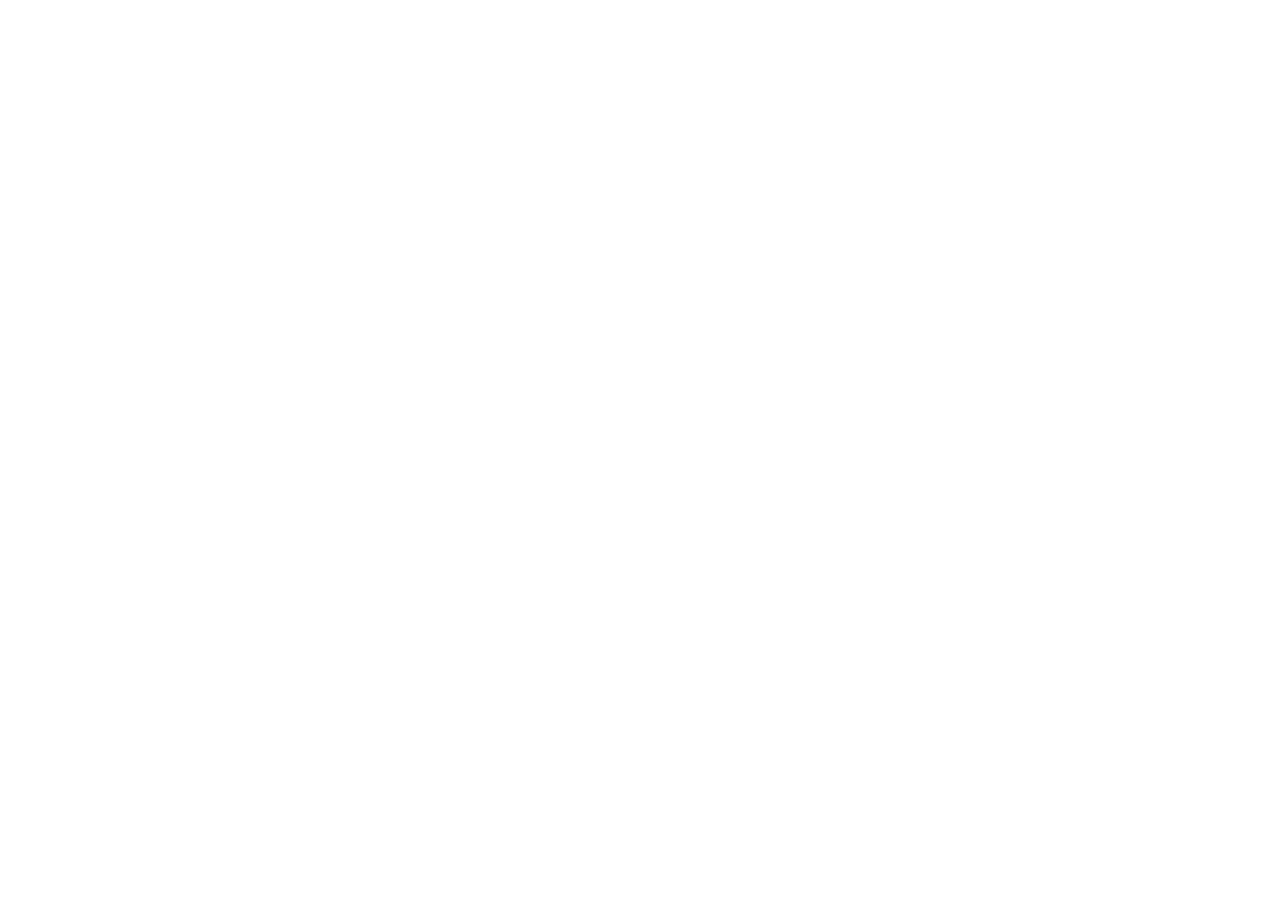
==== index.html @ 15d30412 "init project" ====
<!DOCTYPE html>
<html lang="en">

<head>
    <meta charset="UTF-8">
    <meta http-equiv="X-UA-Compatible" content="IE=edge">
    <meta name="viewport" content="width=device-width, initial-scale=1.0">
    <title>Document</title>
</head>

<body>

</body>

</html>
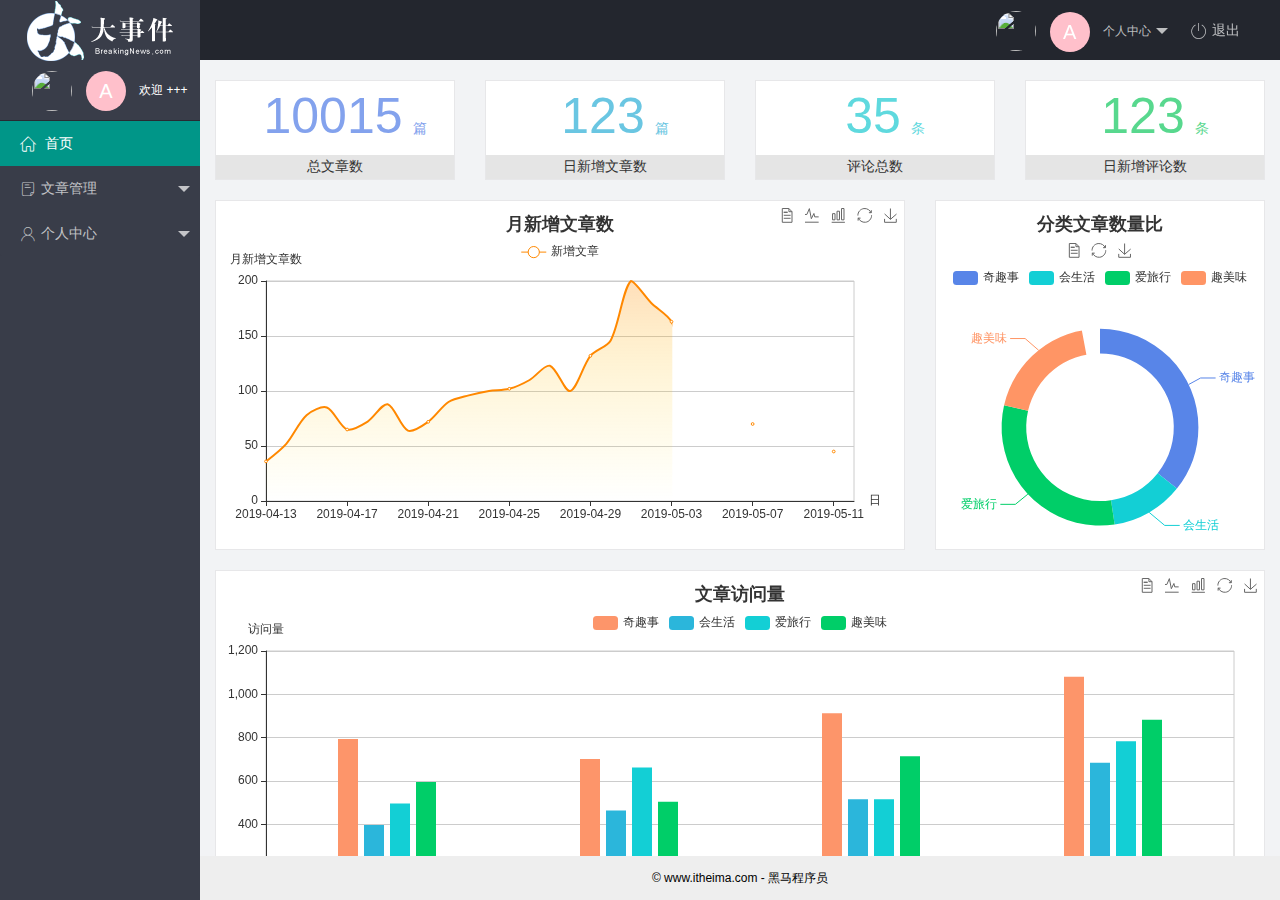
==== commit 3090355c: "完成主页功能的开发" ====
--- a/index.html
+++ b/index.html
@@ -1,15 +1,104 @@
-<!DOCTYPE html>
-<html lang="en">
-
-<head>
-    <meta charset="UTF-8">
-    <meta http-equiv="X-UA-Compatible" content="IE=edge">
-    <meta name="viewport" content="width=device-width, initial-scale=1.0">
-    <title>Document</title>
-</head>
-
-<body>
-
-</body>
-
+<!DOCTYPE html>
+<html lang="en">
+
+<head>
+    <meta charset="UTF-8">
+    <meta http-equiv="X-UA-Compatible" content="IE=edge">
+    <meta name="viewport" content="width=device-width, initial-scale=1.0">
+    <title>后台主页</title>
+    <link rel="stylesheet" href="/assets/lib/layui/css/layui.css">
+    <!-- 导入第三方图标库 -->
+    <link rel="stylesheet" href="/assets/fonts/iconfont.css">
+    <link rel="stylesheet" href="/assets/css/index.css">
+</head>
+
+<body>
+    <div class="layui-layout layui-layout-admin">
+        <div class="layui-header">
+            <div class="layui-logo layui-hide-xs layui-bg-black">
+                <img src="/assets/images/logo.png" alt="">
+            </div>
+            <!-- 头部区域（可配合layui 已有的水平导航） -->
+
+            <ul class="layui-nav layui-layout-right">
+                <li class="layui-nav-item layui-hide layui-show-md-inline-block">
+                    <a href="javascript:;" class="userinfo">
+                        <img src="//tva1.sinaimg.cn/crop.0.0.118.118.180/5db11ff4gw1e77d3nqrv8j203b03cweg.jpg"
+                            class="layui-nav-img">
+                        <span class="text-avator">A</span>
+                        个人中心
+                    </a>
+                    <dl class="layui-nav-child">
+                        <dd><a href="">基本资料</a></dd>
+                        <dd><a href="">更换头像</a></dd>
+                        <dd><a href="">重置密码</a></dd>
+                    </dl>
+                </li>
+                <li class="layui-nav-item">
+                    <a href="javascript:;" id="btnLoginout"><span class="iconfont icon-tuichu"></span>退出</a>
+                </li>
+            </ul>
+        </div>
+
+        <div class="layui-side layui-bg-black">
+            <div class="layui-side-scroll">
+                <!-- 头像区 -->
+                <div class="userinfo">
+                    <img src="//tva1.sinaimg.cn/crop.0.0.118.118.180/5db11ff4gw1e77d3nqrv8j203b03cweg.jpg"
+                        class="layui-nav-img">
+                    <span class="text-avator">A</span>
+                    <span id="welcome">欢迎 +++</span>
+                </div>
+                <!-- 左侧导航区域（可配合layui已有的垂直导航） -->
+                <ul class="layui-nav layui-nav-tree" lay-shrink="all">
+
+                    <li class="layui-nav-item layui-this">
+                        <a href="/home/dashboard.html" target="fm">
+                            <span class="iconfont icon-home"></span>
+                            首页
+                        </a>
+                    </li>
+                    <li class="layui-nav-item">
+                        <a class="" href="javascript:;"><span class="iconfont icon-16"></span>文章管理</a>
+                        <dl class="layui-nav-child">
+                            <dd><a href="javascript:;"><i class="layui-icon layui-icon-app"></i>文章类别</a></dd>
+                            <dd><a href="javascript:;"><i class="layui-icon layui-icon-app"></i>文章列表</a></dd>
+                            <dd><a href="javascript:;"><i class="layui-icon layui-icon-app"></i>发布文章</a></dd>
+
+                        </dl>
+                    </li>
+                    <li class="layui-nav-item">
+                        <a href="javascript:;"><span class="iconfont icon-user"></span>个人中心</a>
+                        <dl class="layui-nav-child">
+                            <dd><a href="javascript:;"><i class="layui-icon layui-icon-app"></i>基本资料</a></dd>
+                            <dd><a href="javascript:;"><i class="layui-icon layui-icon-app"></i>更换头像</a></dd>
+                            <dd><a href="javascript:;"><i class="layui-icon layui-icon-app"></i>重置密码</a></dd>
+                        </dl>
+                    </li>
+
+
+                </ul>
+            </div>
+        </div>
+
+        <div class="layui-body">
+            <!-- 内容主体区域 -->
+            <!-- 通过src属性指定默认开启的页面 -->
+            <iframe name="fm" src="/home/dashboard.html" frameborder="0"></iframe>
+        </div>
+
+        <div class="layui-footer">
+            <!-- 底部固定区域 -->
+            © www.itheima.com - 黑马程序员
+        </div>
+    </div>
+    <!-- 导入类ui的js -->
+    <script src="/assets/lib/layui/layui.all.js"></script>
+    <!-- 导入jq -->
+    <script src="/assets/lib/jquery.js"></script>
+    <!-- 导入自己的ajaxAPI -->
+    <script src="/assets/js/baseAPI.js"></script>
+    <script src="/assets/js/index.js"></script>
+</body>
+
 </html>--- a/assets/lib/layui/css/layui.css
+++ b/assets/lib/layui/css/layui.css
@@ -0,0 +1,2 @@
+/** layui-v2.5.5 MIT License By https://www.layui.com */
+ .layui-inline,img{display:inline-block;vertical-align:middle}h1,h2,h3,h4,h5,h6{font-weight:400}.layui-edge,.layui-header,.layui-inline,.layui-main{position:relative}.layui-body,.layui-edge,.layui-elip{overflow:hidden}.layui-btn,.layui-edge,.layui-inline,img{vertical-align:middle}.layui-btn,.layui-disabled,.layui-icon,.layui-unselect{-moz-user-select:none;-webkit-user-select:none;-ms-user-select:none}.layui-elip,.layui-form-checkbox span,.layui-form-pane .layui-form-label{text-overflow:ellipsis;white-space:nowrap}.layui-breadcrumb,.layui-tree-btnGroup{visibility:hidden}blockquote,body,button,dd,div,dl,dt,form,h1,h2,h3,h4,h5,h6,input,li,ol,p,pre,td,textarea,th,ul{margin:0;padding:0;-webkit-tap-highlight-color:rgba(0,0,0,0)}a:active,a:hover{outline:0}img{border:none}li{list-style:none}table{border-collapse:collapse;border-spacing:0}h4,h5,h6{font-size:100%}button,input,optgroup,option,select,textarea{font-family:inherit;font-size:inherit;font-style:inherit;font-weight:inherit;outline:0}pre{white-space:pre-wrap;white-space:-moz-pre-wrap;white-space:-pre-wrap;white-space:-o-pre-wrap;word-wrap:break-word}body{line-height:24px;font:14px Helvetica Neue,Helvetica,PingFang SC,Tahoma,Arial,sans-serif}hr{height:1px;margin:10px 0;border:0;clear:both}a{color:#333;text-decoration:none}a:hover{color:#777}a cite{font-style:normal;*cursor:pointer}.layui-border-box,.layui-border-box *{box-sizing:border-box}.layui-box,.layui-box *{box-sizing:content-box}.layui-clear{clear:both;*zoom:1}.layui-clear:after{content:'\20';clear:both;*zoom:1;display:block;height:0}.layui-inline{*display:inline;*zoom:1}.layui-edge{display:inline-block;width:0;height:0;border-width:6px;border-style:dashed;border-color:transparent}.layui-edge-top{top:-4px;border-bottom-color:#999;border-bottom-style:solid}.layui-edge-right{border-left-color:#999;border-left-style:solid}.layui-edge-bottom{top:2px;border-top-color:#999;border-top-style:solid}.layui-edge-left{border-right-color:#999;border-right-style:solid}.layui-disabled,.layui-disabled:hover{color:#d2d2d2!important;cursor:not-allowed!important}.layui-circle{border-radius:100%}.layui-show{display:block!important}.layui-hide{display:none!important}@font-face{font-family:layui-icon;src:url(../font/iconfont.eot?v=250);src:url(../font/iconfont.eot?v=250#iefix) format('embedded-opentype'),url(../font/iconfont.woff2?v=250) format('woff2'),url(../font/iconfont.woff?v=250) format('woff'),url(../font/iconfont.ttf?v=250) format('truetype'),url(../font/iconfont.svg?v=250#layui-icon) format('svg')}.layui-icon{font-family:layui-icon!important;font-size:16px;font-style:normal;-webkit-font-smoothing:antialiased;-moz-osx-font-smoothing:grayscale}.layui-icon-reply-fill:before{content:"\e611"}.layui-icon-set-fill:before{content:"\e614"}.layui-icon-menu-fill:before{content:"\e60f"}.layui-icon-search:before{content:"\e615"}.layui-icon-share:before{content:"\e641"}.layui-icon-set-sm:before{content:"\e620"}.layui-icon-engine:before{content:"\e628"}.layui-icon-close:before{content:"\1006"}.layui-icon-close-fill:before{content:"\1007"}.layui-icon-chart-screen:before{content:"\e629"}.layui-icon-star:before{content:"\e600"}.layui-icon-circle-dot:before{content:"\e617"}.layui-icon-chat:before{content:"\e606"}.layui-icon-release:before{content:"\e609"}.layui-icon-list:before{content:"\e60a"}.layui-icon-chart:before{content:"\e62c"}.layui-icon-ok-circle:before{content:"\1005"}.layui-icon-layim-theme:before{content:"\e61b"}.layui-icon-table:before{content:"\e62d"}.layui-icon-right:before{content:"\e602"}.layui-icon-left:before{content:"\e603"}.layui-icon-cart-simple:before{content:"\e698"}.layui-icon-face-cry:before{content:"\e69c"}.layui-icon-face-smile:before{content:"\e6af"}.layui-icon-survey:before{content:"\e6b2"}.layui-icon-tree:before{content:"\e62e"}.layui-icon-upload-circle:before{content:"\e62f"}.layui-icon-add-circle:before{content:"\e61f"}.layui-icon-download-circle:before{content:"\e601"}.layui-icon-templeate-1:before{content:"\e630"}.layui-icon-util:before{content:"\e631"}.layui-icon-face-surprised:before{content:"\e664"}.layui-icon-edit:before{content:"\e642"}.layui-icon-speaker:before{content:"\e645"}.layui-icon-down:before{content:"\e61a"}.layui-icon-file:before{content:"\e621"}.layui-icon-layouts:before{content:"\e632"}.layui-icon-rate-half:before{content:"\e6c9"}.layui-icon-add-circle-fine:before{content:"\e608"}.layui-icon-prev-circle:before{content:"\e633"}.layui-icon-read:before{content:"\e705"}.layui-icon-404:before{content:"\e61c"}.layui-icon-carousel:before{content:"\e634"}.layui-icon-help:before{content:"\e607"}.layui-icon-code-circle:before{content:"\e635"}.layui-icon-water:before{content:"\e636"}.layui-icon-username:before{content:"\e66f"}.layui-icon-find-fill:before{content:"\e670"}.layui-icon-about:before{content:"\e60b"}.layui-icon-location:before{content:"\e715"}.layui-icon-up:before{content:"\e619"}.layui-icon-pause:before{content:"\e651"}.layui-icon-date:before{content:"\e637"}.layui-icon-layim-uploadfile:before{content:"\e61d"}.layui-icon-delete:before{content:"\e640"}.layui-icon-play:before{content:"\e652"}.layui-icon-top:before{content:"\e604"}.layui-icon-friends:before{content:"\e612"}.layui-icon-refresh-3:before{content:"\e9aa"}.layui-icon-ok:before{content:"\e605"}.layui-icon-layer:before{content:"\e638"}.layui-icon-face-smile-fine:before{content:"\e60c"}.layui-icon-dollar:before{content:"\e659"}.layui-icon-group:before{content:"\e613"}.layui-icon-layim-download:before{content:"\e61e"}.layui-icon-picture-fine:before{content:"\e60d"}.layui-icon-link:before{content:"\e64c"}.layui-icon-diamond:before{content:"\e735"}.layui-icon-log:before{content:"\e60e"}.layui-icon-rate-solid:before{content:"\e67a"}.layui-icon-fonts-del:before{content:"\e64f"}.layui-icon-unlink:before{content:"\e64d"}.layui-icon-fonts-clear:before{content:"\e639"}.layui-icon-triangle-r:before{content:"\e623"}.layui-icon-circle:before{content:"\e63f"}.layui-icon-radio:before{content:"\e643"}.layui-icon-align-center:before{content:"\e647"}.layui-icon-align-right:before{content:"\e648"}.layui-icon-align-left:before{content:"\e649"}.layui-icon-loading-1:before{content:"\e63e"}.layui-icon-return:before{content:"\e65c"}.layui-icon-fonts-strong:before{content:"\e62b"}.layui-icon-upload:before{content:"\e67c"}.layui-icon-dialogue:before{content:"\e63a"}.layui-icon-video:before{content:"\e6ed"}.layui-icon-headset:before{content:"\e6fc"}.layui-icon-cellphone-fine:before{content:"\e63b"}.layui-icon-add-1:before{content:"\e654"}.layui-icon-face-smile-b:before{content:"\e650"}.layui-icon-fonts-html:before{content:"\e64b"}.layui-icon-form:before{content:"\e63c"}.layui-icon-cart:before{content:"\e657"}.layui-icon-camera-fill:before{content:"\e65d"}.layui-icon-tabs:before{content:"\e62a"}.layui-icon-fonts-code:before{content:"\e64e"}.layui-icon-fire:before{content:"\e756"}.layui-icon-set:before{content:"\e716"}.layui-icon-fonts-u:before{content:"\e646"}.layui-icon-triangle-d:before{content:"\e625"}.layui-icon-tips:before{content:"\e702"}.layui-icon-picture:before{content:"\e64a"}.layui-icon-more-vertical:before{content:"\e671"}.layui-icon-flag:before{content:"\e66c"}.layui-icon-loading:before{content:"\e63d"}.layui-icon-fonts-i:before{content:"\e644"}.layui-icon-refresh-1:before{content:"\e666"}.layui-icon-rmb:before{content:"\e65e"}.layui-icon-home:before{content:"\e68e"}.layui-icon-user:before{content:"\e770"}.layui-icon-notice:before{content:"\e667"}.layui-icon-login-weibo:before{content:"\e675"}.layui-icon-voice:before{content:"\e688"}.layui-icon-upload-drag:before{content:"\e681"}.layui-icon-login-qq:before{content:"\e676"}.layui-icon-snowflake:before{content:"\e6b1"}.layui-icon-file-b:before{content:"\e655"}.layui-icon-template:before{content:"\e663"}.layui-icon-auz:before{content:"\e672"}.layui-icon-console:before{content:"\e665"}.layui-icon-app:before{content:"\e653"}.layui-icon-prev:before{content:"\e65a"}.layui-icon-website:before{content:"\e7ae"}.layui-icon-next:before{content:"\e65b"}.layui-icon-component:before{content:"\e857"}.layui-icon-more:before{content:"\e65f"}.layui-icon-login-wechat:before{content:"\e677"}.layui-icon-shrink-right:before{content:"\e668"}.layui-icon-spread-left:before{content:"\e66b"}.layui-icon-camera:before{content:"\e660"}.layui-icon-note:before{content:"\e66e"}.layui-icon-refresh:before{content:"\e669"}.layui-icon-female:before{content:"\e661"}.layui-icon-male:before{content:"\e662"}.layui-icon-password:before{content:"\e673"}.layui-icon-senior:before{content:"\e674"}.layui-icon-theme:before{content:"\e66a"}.layui-icon-tread:before{content:"\e6c5"}.layui-icon-praise:before{content:"\e6c6"}.layui-icon-star-fill:before{content:"\e658"}.layui-icon-rate:before{content:"\e67b"}.layui-icon-template-1:before{content:"\e656"}.layui-icon-vercode:before{content:"\e679"}.layui-icon-cellphone:before{content:"\e678"}.layui-icon-screen-full:before{content:"\e622"}.layui-icon-screen-restore:before{content:"\e758"}.layui-icon-cols:before{content:"\e610"}.layui-icon-export:before{content:"\e67d"}.layui-icon-print:before{content:"\e66d"}.layui-icon-slider:before{content:"\e714"}.layui-icon-addition:before{content:"\e624"}.layui-icon-subtraction:before{content:"\e67e"}.layui-icon-service:before{content:"\e626"}.layui-icon-transfer:before{content:"\e691"}.layui-main{width:1140px;margin:0 auto}.layui-header{z-index:1000;height:60px}.layui-header a:hover{transition:all .5s;-webkit-transition:all .5s}.layui-side{position:fixed;left:0;top:0;bottom:0;z-index:999;width:200px;overflow-x:hidden}.layui-side-scroll{position:relative;width:220px;height:100%;overflow-x:hidden}.layui-body{position:absolute;left:200px;right:0;top:0;bottom:0;z-index:998;width:auto;overflow-y:auto;box-sizing:border-box}.layui-layout-body{overflow:hidden}.layui-layout-admin .layui-header{background-color:#23262E}.layui-layout-admin .layui-side{top:60px;width:200px;overflow-x:hidden}.layui-layout-admin .layui-body{position:fixed;top:60px;bottom:44px}.layui-layout-admin .layui-main{width:auto;margin:0 15px}.layui-layout-admin .layui-footer{position:fixed;left:200px;right:0;bottom:0;height:44px;line-height:44px;padding:0 15px;background-color:#eee}.layui-layout-admin .layui-logo{position:absolute;left:0;top:0;width:200px;height:100%;line-height:60px;text-align:center;color:#009688;font-size:16px}.layui-layout-admin .layui-header .layui-nav{background:0 0}.layui-layout-left{position:absolute!important;left:200px;top:0}.layui-layout-right{position:absolute!important;right:0;top:0}.layui-container{position:relative;margin:0 auto;padding:0 15px;box-sizing:border-box}.layui-fluid{position:relative;margin:0 auto;padding:0 15px}.layui-row:after,.layui-row:before{content:'';display:block;clear:both}.layui-col-lg1,.layui-col-lg10,.layui-col-lg11,.layui-col-lg12,.layui-col-lg2,.layui-col-lg3,.layui-col-lg4,.layui-col-lg5,.layui-col-lg6,.layui-col-lg7,.layui-col-lg8,.layui-col-lg9,.layui-col-md1,.layui-col-md10,.layui-col-md11,.layui-col-md12,.layui-col-md2,.layui-col-md3,.layui-col-md4,.layui-col-md5,.layui-col-md6,.layui-col-md7,.layui-col-md8,.layui-col-md9,.layui-col-sm1,.layui-col-sm10,.layui-col-sm11,.layui-col-sm12,.layui-col-sm2,.layui-col-sm3,.layui-col-sm4,.layui-col-sm5,.layui-col-sm6,.layui-col-sm7,.layui-col-sm8,.layui-col-sm9,.layui-col-xs1,.layui-col-xs10,.layui-col-xs11,.layui-col-xs12,.layui-col-xs2,.layui-col-xs3,.layui-col-xs4,.layui-col-xs5,.layui-col-xs6,.layui-col-xs7,.layui-col-xs8,.layui-col-xs9{position:relative;display:block;box-sizing:border-box}.layui-col-xs1,.layui-col-xs10,.layui-col-xs11,.layui-col-xs12,.layui-col-xs2,.layui-col-xs3,.layui-col-xs4,.layui-col-xs5,.layui-col-xs6,.layui-col-xs7,.layui-col-xs8,.layui-col-xs9{float:left}.layui-col-xs1{width:8.33333333%}.layui-col-xs2{width:16.66666667%}.layui-col-xs3{width:25%}.layui-col-xs4{width:33.33333333%}.layui-col-xs5{width:41.66666667%}.layui-col-xs6{width:50%}.layui-col-xs7{width:58.33333333%}.layui-col-xs8{width:66.66666667%}.layui-col-xs9{width:75%}.layui-col-xs10{width:83.33333333%}.layui-col-xs11{width:91.66666667%}.layui-col-xs12{width:100%}.layui-col-xs-offset1{margin-left:8.33333333%}.layui-col-xs-offset2{margin-left:16.66666667%}.layui-col-xs-offset3{margin-left:25%}.layui-col-xs-offset4{margin-left:33.33333333%}.layui-col-xs-offset5{margin-left:41.66666667%}.layui-col-xs-offset6{margin-left:50%}.layui-col-xs-offset7{margin-left:58.33333333%}.layui-col-xs-offset8{margin-left:66.66666667%}.layui-col-xs-offset9{margin-left:75%}.layui-col-xs-offset10{margin-left:83.33333333%}.layui-col-xs-offset11{margin-left:91.66666667%}.layui-col-xs-offset12{margin-left:100%}@media screen and (max-width:768px){.layui-hide-xs{display:none!important}.layui-show-xs-block{display:block!important}.layui-show-xs-inline{display:inline!important}.layui-show-xs-inline-block{display:inline-block!important}}@media screen and (min-width:768px){.layui-container{width:750px}.layui-hide-sm{display:none!important}.layui-show-sm-block{display:block!important}.layui-show-sm-inline{display:inline!important}.layui-show-sm-inline-block{display:inline-block!important}.layui-col-sm1,.layui-col-sm10,.layui-col-sm11,.layui-col-sm12,.layui-col-sm2,.layui-col-sm3,.layui-col-sm4,.layui-col-sm5,.layui-col-sm6,.layui-col-sm7,.layui-col-sm8,.layui-col-sm9{float:left}.layui-col-sm1{width:8.33333333%}.layui-col-sm2{width:16.66666667%}.layui-col-sm3{width:25%}.layui-col-sm4{width:33.33333333%}.layui-col-sm5{width:41.66666667%}.layui-col-sm6{width:50%}.layui-col-sm7{width:58.33333333%}.layui-col-sm8{width:66.66666667%}.layui-col-sm9{width:75%}.layui-col-sm10{width:83.33333333%}.layui-col-sm11{width:91.66666667%}.layui-col-sm12{width:100%}.layui-col-sm-offset1{margin-left:8.33333333%}.layui-col-sm-offset2{margin-left:16.66666667%}.layui-col-sm-offset3{margin-left:25%}.layui-col-sm-offset4{margin-left:33.33333333%}.layui-col-sm-offset5{margin-left:41.66666667%}.layui-col-sm-offset6{margin-left:50%}.layui-col-sm-offset7{margin-left:58.33333333%}.layui-col-sm-offset8{margin-left:66.66666667%}.layui-col-sm-offset9{margin-left:75%}.layui-col-sm-offset10{margin-left:83.33333333%}.layui-col-sm-offset11{margin-left:91.66666667%}.layui-col-sm-offset12{margin-left:100%}}@media screen and (min-width:992px){.layui-container{width:970px}.layui-hide-md{display:none!important}.layui-show-md-block{display:block!important}.layui-show-md-inline{display:inline!important}.layui-show-md-inline-block{display:inline-block!important}.layui-col-md1,.layui-col-md10,.layui-col-md11,.layui-col-md12,.layui-col-md2,.layui-col-md3,.layui-col-md4,.layui-col-md5,.layui-col-md6,.layui-col-md7,.layui-col-md8,.layui-col-md9{float:left}.layui-col-md1{width:8.33333333%}.layui-col-md2{width:16.66666667%}.layui-col-md3{width:25%}.layui-col-md4{width:33.33333333%}.layui-col-md5{width:41.66666667%}.layui-col-md6{width:50%}.layui-col-md7{width:58.33333333%}.layui-col-md8{width:66.66666667%}.layui-col-md9{width:75%}.layui-col-md10{width:83.33333333%}.layui-col-md11{width:91.66666667%}.layui-col-md12{width:100%}.layui-col-md-offset1{margin-left:8.33333333%}.layui-col-md-offset2{margin-left:16.66666667%}.layui-col-md-offset3{margin-left:25%}.layui-col-md-offset4{margin-left:33.33333333%}.layui-col-md-offset5{margin-left:41.66666667%}.layui-col-md-offset6{margin-left:50%}.layui-col-md-offset7{margin-left:58.33333333%}.layui-col-md-offset8{margin-left:66.66666667%}.layui-col-md-offset9{margin-left:75%}.layui-col-md-offset10{margin-left:83.33333333%}.layui-col-md-offset11{margin-left:91.66666667%}.layui-col-md-offset12{margin-left:100%}}@media screen and (min-width:1200px){.layui-container{width:1170px}.layui-hide-lg{display:none!important}.layui-show-lg-block{display:block!important}.layui-show-lg-inline{display:inline!important}.layui-show-lg-inline-block{display:inline-block!important}.layui-col-lg1,.layui-col-lg10,.layui-col-lg11,.layui-col-lg12,.layui-col-lg2,.layui-col-lg3,.layui-col-lg4,.layui-col-lg5,.layui-col-lg6,.layui-col-lg7,.layui-col-lg8,.layui-col-lg9{float:left}.layui-col-lg1{width:8.33333333%}.layui-col-lg2{width:16.66666667%}.layui-col-lg3{width:25%}.layui-col-lg4{width:33.33333333%}.layui-col-lg5{width:41.66666667%}.layui-col-lg6{width:50%}.layui-col-lg7{width:58.33333333%}.layui-col-lg8{width:66.66666667%}.layui-col-lg9{width:75%}.layui-col-lg10{width:83.33333333%}.layui-col-lg11{width:91.66666667%}.layui-col-lg12{width:100%}.layui-col-lg-offset1{margin-left:8.33333333%}.layui-col-lg-offset2{margin-left:16.66666667%}.layui-col-lg-offset3{margin-left:25%}.layui-col-lg-offset4{margin-left:33.33333333%}.layui-col-lg-offset5{margin-left:41.66666667%}.layui-col-lg-offset6{margin-left:50%}.layui-col-lg-offset7{margin-left:58.33333333%}.layui-col-lg-offset8{margin-left:66.66666667%}.layui-col-lg-offset9{margin-left:75%}.layui-col-lg-offset10{margin-left:83.33333333%}.layui-col-lg-offset11{margin-left:91.66666667%}.layui-col-lg-offset12{margin-left:100%}}.layui-col-space1{margin:-.5px}.layui-col-space1>*{padding:.5px}.layui-col-space3{margin:-1.5px}.layui-col-space3>*{padding:1.5px}.layui-col-space5{margin:-2.5px}.layui-col-space5>*{padding:2.5px}.layui-col-space8{margin:-3.5px}.layui-col-space8>*{padding:3.5px}.layui-col-space10{margin:-5px}.layui-col-space10>*{padding:5px}.layui-col-space12{margin:-6px}.layui-col-space12>*{padding:6px}.layui-col-space15{margin:-7.5px}.layui-col-space15>*{padding:7.5px}.layui-col-space18{margin:-9px}.layui-col-space18>*{padding:9px}.layui-col-space20{margin:-10px}.layui-col-space20>*{padding:10px}.layui-col-space22{margin:-11px}.layui-col-space22>*{padding:11px}.layui-col-space25{margin:-12.5px}.layui-col-space25>*{padding:12.5px}.layui-col-space30{margin:-15px}.layui-col-space30>*{padding:15px}.layui-btn,.layui-input,.layui-select,.layui-textarea,.layui-upload-button{outline:0;-webkit-appearance:none;transition:all .3s;-webkit-transition:all .3s;box-sizing:border-box}.layui-elem-quote{margin-bottom:10px;padding:15px;line-height:22px;border-left:5px solid #009688;border-radius:0 2px 2px 0;background-color:#f2f2f2}.layui-quote-nm{border-style:solid;border-width:1px 1px 1px 5px;background:0 0}.layui-elem-field{margin-bottom:10px;padding:0;border-width:1px;border-style:solid}.layui-elem-field legend{margin-left:20px;padding:0 10px;font-size:20px;font-weight:300}.layui-field-title{margin:10px 0 20px;border-width:1px 0 0}.layui-field-box{padding:10px 15px}.layui-field-title .layui-field-box{padding:10px 0}.layui-progress{position:relative;height:6px;border-radius:20px;background-color:#e2e2e2}.layui-progress-bar{position:absolute;left:0;top:0;width:0;max-width:100%;height:6px;border-radius:20px;text-align:right;background-color:#5FB878;transition:all .3s;-webkit-transition:all .3s}.layui-progress-big,.layui-progress-big .layui-progress-bar{height:18px;line-height:18px}.layui-progress-text{position:relative;top:-20px;line-height:18px;font-size:12px;color:#666}.layui-progress-big .layui-progress-text{position:static;padding:0 10px;color:#fff}.layui-collapse{border-width:1px;border-style:solid;border-radius:2px}.layui-colla-content,.layui-colla-item{border-top-width:1px;border-top-style:solid}.layui-colla-item:first-child{border-top:none}.layui-colla-title{position:relative;height:42px;line-height:42px;padding:0 15px 0 35px;color:#333;background-color:#f2f2f2;cursor:pointer;font-size:14px;overflow:hidden}.layui-colla-content{display:none;padding:10px 15px;line-height:22px;color:#666}.layui-colla-icon{position:absolute;left:15px;top:0;font-size:14px}.layui-card{margin-bottom:15px;border-radius:2px;background-color:#fff;box-shadow:0 1px 2px 0 rgba(0,0,0,.05)}.layui-card:last-child{margin-bottom:0}.layui-card-header{position:relative;height:42px;line-height:42px;padding:0 15px;border-bottom:1px solid #f6f6f6;color:#333;border-radius:2px 2px 0 0;font-size:14px}.layui-bg-black,.layui-bg-blue,.layui-bg-cyan,.layui-bg-green,.layui-bg-orange,.layui-bg-red{color:#fff!important}.layui-card-body{position:relative;padding:10px 15px;line-height:24px}.layui-card-body[pad15]{padding:15px}.layui-card-body[pad20]{padding:20px}.layui-card-body .layui-table{margin:5px 0}.layui-card .layui-tab{margin:0}.layui-panel-window{position:relative;padding:15px;border-radius:0;border-top:5px solid #E6E6E6;background-color:#fff}.layui-auxiliar-moving{position:fixed;left:0;right:0;top:0;bottom:0;width:100%;height:100%;background:0 0;z-index:9999999999}.layui-form-label,.layui-form-mid,.layui-form-select,.layui-input-block,.layui-input-inline,.layui-textarea{position:relative}.layui-bg-red{background-color:#FF5722!important}.layui-bg-orange{background-color:#FFB800!important}.layui-bg-green{background-color:#009688!important}.layui-bg-cyan{background-color:#2F4056!important}.layui-bg-blue{background-color:#1E9FFF!important}.layui-bg-black{background-color:#393D49!important}.layui-bg-gray{background-color:#eee!important;color:#666!important}.layui-badge-rim,.layui-colla-content,.layui-colla-item,.layui-collapse,.layui-elem-field,.layui-form-pane .layui-form-item[pane],.layui-form-pane .layui-form-label,.layui-input,.layui-layedit,.layui-layedit-tool,.layui-quote-nm,.layui-select,.layui-tab-bar,.layui-tab-card,.layui-tab-title,.layui-tab-title .layui-this:after,.layui-textarea{border-color:#e6e6e6}.layui-timeline-item:before,hr{background-color:#e6e6e6}.layui-text{line-height:22px;font-size:14px;color:#666}.layui-text h1,.layui-text h2,.layui-text h3{font-weight:500;color:#333}.layui-text h1{font-size:30px}.layui-text h2{font-size:24px}.layui-text h3{font-size:18px}.layui-text a:not(.layui-btn){color:#01AAED}.layui-text a:not(.layui-btn):hover{text-decoration:underline}.layui-text ul{padding:5px 0 5px 15px}.layui-text ul li{margin-top:5px;list-style-type:disc}.layui-text em,.layui-word-aux{color:#999!important;padding:0 5px!important}.layui-btn{display:inline-block;height:38px;line-height:38px;padding:0 18px;background-color:#009688;color:#fff;white-space:nowrap;text-align:center;font-size:14px;border:none;border-radius:2px;cursor:pointer}.layui-btn:hover{opacity:.8;filter:alpha(opacity=80);color:#fff}.layui-btn:active{opacity:1;filter:alpha(opacity=100)}.layui-btn+.layui-btn{margin-left:10px}.layui-btn-container{font-size:0}.layui-btn-container .layui-btn{margin-right:10px;margin-bottom:10px}.layui-btn-container .layui-btn+.layui-btn{margin-left:0}.layui-table .layui-btn-container .layui-btn{margin-bottom:9px}.layui-btn-radius{border-radius:100px}.layui-btn .layui-icon{margin-right:3px;font-size:18px;vertical-align:bottom;vertical-align:middle\9}.layui-btn-primary{border:1px solid #C9C9C9;background-color:#fff;color:#555}.layui-btn-primary:hover{border-color:#009688;color:#333}.layui-btn-normal{background-color:#1E9FFF}.layui-btn-warm{background-color:#FFB800}.layui-btn-danger{background-color:#FF5722}.layui-btn-checked{background-color:#5FB878}.layui-btn-disabled,.layui-btn-disabled:active,.layui-btn-disabled:hover{border:1px solid #e6e6e6;background-color:#FBFBFB;color:#C9C9C9;cursor:not-allowed;opacity:1}.layui-btn-lg{height:44px;line-height:44px;padding:0 25px;font-size:16px}.layui-btn-sm{height:30px;line-height:30px;padding:0 10px;font-size:12px}.layui-btn-sm i{font-size:16px!important}.layui-btn-xs{height:22px;line-height:22px;padding:0 5px;font-size:12px}.layui-btn-xs i{font-size:14px!important}.layui-btn-group{display:inline-block;vertical-align:middle;font-size:0}.layui-btn-group .layui-btn{margin-left:0!important;margin-right:0!important;border-left:1px solid rgba(255,255,255,.5);border-radius:0}.layui-btn-group .layui-btn-primary{border-left:none}.layui-btn-group .layui-btn-primary:hover{border-color:#C9C9C9;color:#009688}.layui-btn-group .layui-btn:first-child{border-left:none;border-radius:2px 0 0 2px}.layui-btn-group .layui-btn-primary:first-child{border-left:1px solid #c9c9c9}.layui-btn-group .layui-btn:last-child{border-radius:0 2px 2px 0}.layui-btn-group .layui-btn+.layui-btn{margin-left:0}.layui-btn-group+.layui-btn-group{margin-left:10px}.layui-btn-fluid{width:100%}.layui-input,.layui-select,.layui-textarea{height:38px;line-height:1.3;line-height:38px\9;border-width:1px;border-style:solid;background-color:#fff;border-radius:2px}.layui-input::-webkit-input-placeholder,.layui-select::-webkit-input-placeholder,.layui-textarea::-webkit-input-placeholder{line-height:1.3}.layui-input,.layui-textarea{display:block;width:100%;padding-left:10px}.layui-input:hover,.layui-textarea:hover{border-color:#D2D2D2!important}.layui-input:focus,.layui-textarea:focus{border-color:#C9C9C9!important}.layui-textarea{min-height:100px;height:auto;line-height:20px;padding:6px 10px;resize:vertical}.layui-select{padding:0 10px}.layui-form input[type=checkbox],.layui-form input[type=radio],.layui-form select{display:none}.layui-form [lay-ignore]{display:initial}.layui-form-item{margin-bottom:15px;clear:both;*zoom:1}.layui-form-item:after{content:'\20';clear:both;*zoom:1;display:block;height:0}.layui-form-label{float:left;display:block;padding:9px 15px;width:80px;font-weight:400;line-height:20px;text-align:right}.layui-form-label-col{display:block;float:none;padding:9px 0;line-height:20px;text-align:left}.layui-form-item .layui-inline{margin-bottom:5px;margin-right:10px}.layui-input-block{margin-left:110px;min-height:36px}.layui-input-inline{display:inline-block;vertical-align:middle}.layui-form-item .layui-input-inline{float:left;width:190px;margin-right:10px}.layui-form-text .layui-input-inline{width:auto}.layui-form-mid{float:left;display:block;padding:9px 0!important;line-height:20px;margin-right:10px}.layui-form-danger+.layui-form-select .layui-input,.layui-form-danger:focus{border-color:#FF5722!important}.layui-form-select .layui-input{padding-right:30px;cursor:pointer}.layui-form-select .layui-edge{position:absolute;right:10px;top:50%;margin-top:-3px;cursor:pointer;border-width:6px;border-top-color:#c2c2c2;border-top-style:solid;transition:all .3s;-webkit-transition:all .3s}.layui-form-select dl{display:none;position:absolute;left:0;top:42px;padding:5px 0;z-index:899;min-width:100%;border:1px solid #d2d2d2;max-height:300px;overflow-y:auto;background-color:#fff;border-radius:2px;box-shadow:0 2px 4px rgba(0,0,0,.12);box-sizing:border-box}.layui-form-select dl dd,.layui-form-select dl dt{padding:0 10px;line-height:36px;white-space:nowrap;overflow:hidden;text-overflow:ellipsis}.layui-form-select dl dt{font-size:12px;color:#999}.layui-form-select dl dd{cursor:pointer}.layui-form-select dl dd:hover{background-color:#f2f2f2;-webkit-transition:.5s all;transition:.5s all}.layui-form-select .layui-select-group dd{padding-left:20px}.layui-form-select dl dd.layui-select-tips{padding-left:10px!important;color:#999}.layui-form-select dl dd.layui-this{background-color:#5FB878;color:#fff}.layui-form-checkbox,.layui-form-select dl dd.layui-disabled{background-color:#fff}.layui-form-selected dl{display:block}.layui-form-checkbox,.layui-form-checkbox *,.layui-form-switch{display:inline-block;vertical-align:middle}.layui-form-selected .layui-edge{margin-top:-9px;-webkit-transform:rotate(180deg);transform:rotate(180deg);margin-top:-3px\9}:root .layui-form-selected .layui-edge{margin-top:-9px\0/IE9}.layui-form-selectup dl{top:auto;bottom:42px}.layui-select-none{margin:5px 0;text-align:center;color:#999}.layui-select-disabled .layui-disabled{border-color:#eee!important}.layui-select-disabled .layui-edge{border-top-color:#d2d2d2}.layui-form-checkbox{position:relative;height:30px;line-height:30px;margin-right:10px;padding-right:30px;cursor:pointer;font-size:0;-webkit-transition:.1s linear;transition:.1s linear;box-sizing:border-box}.layui-form-checkbox span{padding:0 10px;height:100%;font-size:14px;border-radius:2px 0 0 2px;background-color:#d2d2d2;color:#fff;overflow:hidden}.layui-form-checkbox:hover span{background-color:#c2c2c2}.layui-form-checkbox i{position:absolute;right:0;top:0;width:30px;height:28px;border:1px solid #d2d2d2;border-left:none;border-radius:0 2px 2px 0;color:#fff;font-size:20px;text-align:center}.layui-form-checkbox:hover i{border-color:#c2c2c2;color:#c2c2c2}.layui-form-checked,.layui-form-checked:hover{border-color:#5FB878}.layui-form-checked span,.layui-form-checked:hover span{background-color:#5FB878}.layui-form-checked i,.layui-form-checked:hover i{color:#5FB878}.layui-form-item .layui-form-checkbox{margin-top:4px}.layui-form-checkbox[lay-skin=primary]{height:auto!important;line-height:normal!important;min-width:18px;min-height:18px;border:none!important;margin-right:0;padding-left:28px;padding-right:0;background:0 0}.layui-form-checkbox[lay-skin=primary] span{padding-left:0;padding-right:15px;line-height:18px;background:0 0;color:#666}.layui-form-checkbox[lay-skin=primary] i{right:auto;left:0;width:16px;height:16px;line-height:16px;border:1px solid #d2d2d2;font-size:12px;border-radius:2px;background-color:#fff;-webkit-transition:.1s linear;transition:.1s linear}.layui-form-checkbox[lay-skin=primary]:hover i{border-color:#5FB878;color:#fff}.layui-form-checked[lay-skin=primary] i{border-color:#5FB878!important;background-color:#5FB878;color:#fff}.layui-checkbox-disbaled[lay-skin=primary] span{background:0 0!important;color:#c2c2c2}.layui-checkbox-disbaled[lay-skin=primary]:hover i{border-color:#d2d2d2}.layui-form-item .layui-form-checkbox[lay-skin=primary]{margin-top:10px}.layui-form-switch{position:relative;height:22px;line-height:22px;min-width:35px;padding:0 5px;margin-top:8px;border:1px solid #d2d2d2;border-radius:20px;cursor:pointer;background-color:#fff;-webkit-transition:.1s linear;transition:.1s linear}.layui-form-switch i{position:absolute;left:5px;top:3px;width:16px;height:16px;border-radius:20px;background-color:#d2d2d2;-webkit-transition:.1s linear;transition:.1s linear}.layui-form-switch em{position:relative;top:0;width:25px;margin-left:21px;padding:0!important;text-align:center!important;color:#999!important;font-style:normal!important;font-size:12px}.layui-form-onswitch{border-color:#5FB878;background-color:#5FB878}.layui-checkbox-disbaled,.layui-checkbox-disbaled i{border-color:#e2e2e2!important}.layui-form-onswitch i{left:100%;margin-left:-21px;background-color:#fff}.layui-form-onswitch em{margin-left:5px;margin-right:21px;color:#fff!important}.layui-checkbox-disbaled span{background-color:#e2e2e2!important}.layui-checkbox-disbaled:hover i{color:#fff!important}[lay-radio]{display:none}.layui-form-radio,.layui-form-radio *{display:inline-block;vertical-align:middle}.layui-form-radio{line-height:28px;margin:6px 10px 0 0;padding-right:10px;cursor:pointer;font-size:0}.layui-form-radio *{font-size:14px}.layui-form-radio>i{margin-right:8px;font-size:22px;color:#c2c2c2}.layui-form-radio>i:hover,.layui-form-radioed>i{color:#5FB878}.layui-radio-disbaled>i{color:#e2e2e2!important}.layui-form-pane .layui-form-label{width:110px;padding:8px 15px;height:38px;line-height:20px;border-width:1px;border-style:solid;border-radius:2px 0 0 2px;text-align:center;background-color:#FBFBFB;overflow:hidden;box-sizing:border-box}.layui-form-pane .layui-input-inline{margin-left:-1px}.layui-form-pane .layui-input-block{margin-left:110px;left:-1px}.layui-form-pane .layui-input{border-radius:0 2px 2px 0}.layui-form-pane .layui-form-text .layui-form-label{float:none;width:100%;border-radius:2px;box-sizing:border-box;text-align:left}.layui-form-pane .layui-form-text .layui-input-inline{display:block;margin:0;top:-1px;clear:both}.layui-form-pane .layui-form-text .layui-input-block{margin:0;left:0;top:-1px}.layui-form-pane .layui-form-text .layui-textarea{min-height:100px;border-radius:0 0 2px 2px}.layui-form-pane .layui-form-checkbox{margin:4px 0 4px 10px}.layui-form-pane .layui-form-radio,.layui-form-pane .layui-form-switch{margin-top:6px;margin-left:10px}.layui-form-pane .layui-form-item[pane]{position:relative;border-width:1px;border-style:solid}.layui-form-pane .layui-form-item[pane] .layui-form-label{position:absolute;left:0;top:0;height:100%;border-width:0 1px 0 0}.layui-form-pane .layui-form-item[pane] .layui-input-inline{margin-left:110px}@media screen and (max-width:450px){.layui-form-item .layui-form-label{text-overflow:ellipsis;overflow:hidden;white-space:nowrap}.layui-form-item .layui-inline{display:block;margin-right:0;margin-bottom:20px;clear:both}.layui-form-item .layui-inline:after{content:'\20';clear:both;display:block;height:0}.layui-form-item .layui-input-inline{display:block;float:none;left:-3px;width:auto;margin:0 0 10px 112px}.layui-form-item .layui-input-inline+.layui-form-mid{margin-left:110px;top:-5px;padding:0}.layui-form-item .layui-form-checkbox{margin-right:5px;margin-bottom:5px}}.layui-layedit{border-width:1px;border-style:solid;border-radius:2px}.layui-layedit-tool{padding:3px 5px;border-bottom-width:1px;border-bottom-style:solid;font-size:0}.layedit-tool-fixed{position:fixed;top:0;border-top:1px solid #e2e2e2}.layui-layedit-tool .layedit-tool-mid,.layui-layedit-tool .layui-icon{display:inline-block;vertical-align:middle;text-align:center;font-size:14px}.layui-layedit-tool .layui-icon{position:relative;width:32px;height:30px;line-height:30px;margin:3px 5px;color:#777;cursor:pointer;border-radius:2px}.layui-layedit-tool .layui-icon:hover{color:#393D49}.layui-layedit-tool .layui-icon:active{color:#000}.layui-layedit-tool .layedit-tool-active{background-color:#e2e2e2;color:#000}.layui-layedit-tool .layui-disabled,.layui-layedit-tool .layui-disabled:hover{color:#d2d2d2;cursor:not-allowed}.layui-layedit-tool .layedit-tool-mid{width:1px;height:18px;margin:0 10px;background-color:#d2d2d2}.layedit-tool-html{width:50px!important;font-size:30px!important}.layedit-tool-b,.layedit-tool-code,.layedit-tool-help{font-size:16px!important}.layedit-tool-d,.layedit-tool-face,.layedit-tool-image,.layedit-tool-unlink{font-size:18px!important}.layedit-tool-image input{position:absolute;font-size:0;left:0;top:0;width:100%;height:100%;opacity:.01;filter:Alpha(opacity=1);cursor:pointer}.layui-layedit-iframe iframe{display:block;width:100%}#LAY_layedit_code{overflow:hidden}.layui-laypage{display:inline-block;*display:inline;*zoom:1;vertical-align:middle;margin:10px 0;font-size:0}.layui-laypage>a:first-child,.layui-laypage>a:first-child em{border-radius:2px 0 0 2px}.layui-laypage>a:last-child,.layui-laypage>a:last-child em{border-radius:0 2px 2px 0}.layui-laypage>:first-child{margin-left:0!important}.layui-laypage>:last-child{margin-right:0!important}.layui-laypage a,.layui-laypage button,.layui-laypage input,.layui-laypage select,.layui-laypage span{border:1px solid #e2e2e2}.layui-laypage a,.layui-laypage span{display:inline-block;*display:inline;*zoom:1;vertical-align:middle;padding:0 15px;height:28px;line-height:28px;margin:0 -1px 5px 0;background-color:#fff;color:#333;font-size:12px}.layui-flow-more a *,.layui-laypage input,.layui-table-view select[lay-ignore]{display:inline-block}.layui-laypage a:hover{color:#009688}.layui-laypage em{font-style:normal}.layui-laypage .layui-laypage-spr{color:#999;font-weight:700}.layui-laypage a{text-decoration:none}.layui-laypage .layui-laypage-curr{position:relative}.layui-laypage .layui-laypage-curr em{position:relative;color:#fff}.layui-laypage .layui-laypage-curr .layui-laypage-em{position:absolute;left:-1px;top:-1px;padding:1px;width:100%;height:100%;background-color:#009688}.layui-laypage-em{border-radius:2px}.layui-laypage-next em,.layui-laypage-prev em{font-family:Sim sun;font-size:16px}.layui-laypage .layui-laypage-count,.layui-laypage .layui-laypage-limits,.layui-laypage .layui-laypage-refresh,.layui-laypage .layui-laypage-skip{margin-left:10px;margin-right:10px;padding:0;border:none}.layui-laypage .layui-laypage-limits,.layui-laypage .layui-laypage-refresh{vertical-align:top}.layui-laypage .layui-laypage-refresh i{font-size:18px;cursor:pointer}.layui-laypage select{height:22px;padding:3px;border-radius:2px;cursor:pointer}.layui-laypage .layui-laypage-skip{height:30px;line-height:30px;color:#999}.layui-laypage button,.layui-laypage input{height:30px;line-height:30px;border-radius:2px;vertical-align:top;background-color:#fff;box-sizing:border-box}.layui-laypage input{width:40px;margin:0 10px;padding:0 3px;text-align:center}.layui-laypage input:focus,.layui-laypage select:focus{border-color:#009688!important}.layui-laypage button{margin-left:10px;padding:0 10px;cursor:pointer}.layui-table,.layui-table-view{margin:10px 0}.layui-flow-more{margin:10px 0;text-align:center;color:#999;font-size:14px}.layui-flow-more a{height:32px;line-height:32px}.layui-flow-more a *{vertical-align:top}.layui-flow-more a cite{padding:0 20px;border-radius:3px;background-color:#eee;color:#333;font-style:normal}.layui-flow-more a cite:hover{opacity:.8}.layui-flow-more a i{font-size:30px;color:#737383}.layui-table{width:100%;background-color:#fff;color:#666}.layui-table tr{transition:all .3s;-webkit-transition:all .3s}.layui-table th{text-align:left;font-weight:400}.layui-table tbody tr:hover,.layui-table thead tr,.layui-table-click,.layui-table-header,.layui-table-hover,.layui-table-mend,.layui-table-patch,.layui-table-tool,.layui-table-total,.layui-table-total tr,.layui-table[lay-even] tr:nth-child(even){background-color:#f2f2f2}.layui-table td,.layui-table th,.layui-table-col-set,.layui-table-fixed-r,.layui-table-grid-down,.layui-table-header,.layui-table-page,.layui-table-tips-main,.layui-table-tool,.layui-table-total,.layui-table-view,.layui-table[lay-skin=line],.layui-table[lay-skin=row]{border-width:1px;border-style:solid;border-color:#e6e6e6}.layui-table td,.layui-table th{position:relative;padding:9px 15px;min-height:20px;line-height:20px;font-size:14px}.layui-table[lay-skin=line] td,.layui-table[lay-skin=line] th{border-width:0 0 1px}.layui-table[lay-skin=row] td,.layui-table[lay-skin=row] th{border-width:0 1px 0 0}.layui-table[lay-skin=nob] td,.layui-table[lay-skin=nob] th{border:none}.layui-table img{max-width:100px}.layui-table[lay-size=lg] td,.layui-table[lay-size=lg] th{padding:15px 30px}.layui-table-view .layui-table[lay-size=lg] .layui-table-cell{height:40px;line-height:40px}.layui-table[lay-size=sm] td,.layui-table[lay-size=sm] th{font-size:12px;padding:5px 10px}.layui-table-view .layui-table[lay-size=sm] .layui-table-cell{height:20px;line-height:20px}.layui-table[lay-data]{display:none}.layui-table-box{position:relative;overflow:hidden}.layui-table-view .layui-table{position:relative;width:auto;margin:0}.layui-table-view .layui-table[lay-skin=line]{border-width:0 1px 0 0}.layui-table-view .layui-table[lay-skin=row]{border-width:0 0 1px}.layui-table-view .layui-table td,.layui-table-view .layui-table th{padding:5px 0;border-top:none;border-left:none}.layui-table-view .layui-table th.layui-unselect .layui-table-cell span{cursor:pointer}.layui-table-view .layui-table td{cursor:default}.layui-table-view .layui-table td[data-edit=text]{cursor:text}.layui-table-view .layui-form-checkbox[lay-skin=primary] i{width:18px;height:18px}.layui-table-view .layui-form-radio{line-height:0;padding:0}.layui-table-view .layui-form-radio>i{margin:0;font-size:20px}.layui-table-init{position:absolute;left:0;top:0;width:100%;height:100%;text-align:center;z-index:110}.layui-table-init .layui-icon{position:absolute;left:50%;top:50%;margin:-15px 0 0 -15px;font-size:30px;color:#c2c2c2}.layui-table-header{border-width:0 0 1px;overflow:hidden}.layui-table-header .layui-table{margin-bottom:-1px}.layui-table-tool .layui-inline[lay-event]{position:relative;width:26px;height:26px;padding:5px;line-height:16px;margin-right:10px;text-align:center;color:#333;border:1px solid #ccc;cursor:pointer;-webkit-transition:.5s all;transition:.5s all}.layui-table-tool .layui-inline[lay-event]:hover{border:1px solid #999}.layui-table-tool-temp{padding-right:120px}.layui-table-tool-self{position:absolute;right:17px;top:10px}.layui-table-tool .layui-table-tool-self .layui-inline[lay-event]{margin:0 0 0 10px}.layui-table-tool-panel{position:absolute;top:29px;left:-1px;padding:5px 0;min-width:150px;min-height:40px;border:1px solid #d2d2d2;text-align:left;overflow-y:auto;background-color:#fff;box-shadow:0 2px 4px rgba(0,0,0,.12)}.layui-table-cell,.layui-table-tool-panel li{overflow:hidden;text-overflow:ellipsis;white-space:nowrap}.layui-table-tool-panel li{padding:0 10px;line-height:30px;-webkit-transition:.5s all;transition:.5s all}.layui-table-tool-panel li .layui-form-checkbox[lay-skin=primary]{width:100%;padding-left:28px}.layui-table-tool-panel li:hover{background-color:#f2f2f2}.layui-table-tool-panel li .layui-form-checkbox[lay-skin=primary] i{position:absolute;left:0;top:0}.layui-table-tool-panel li .layui-form-checkbox[lay-skin=primary] span{padding:0}.layui-table-tool .layui-table-tool-self .layui-table-tool-panel{left:auto;right:-1px}.layui-table-col-set{position:absolute;right:0;top:0;width:20px;height:100%;border-width:0 0 0 1px;background-color:#fff}.layui-table-sort{width:10px;height:20px;margin-left:5px;cursor:pointer!important}.layui-table-sort .layui-edge{position:absolute;left:5px;border-width:5px}.layui-table-sort .layui-table-sort-asc{top:3px;border-top:none;border-bottom-style:solid;border-bottom-color:#b2b2b2}.layui-table-sort .layui-table-sort-asc:hover{border-bottom-color:#666}.layui-table-sort .layui-table-sort-desc{bottom:5px;border-bottom:none;border-top-style:solid;border-top-color:#b2b2b2}.layui-table-sort .layui-table-sort-desc:hover{border-top-color:#666}.layui-table-sort[lay-sort=asc] .layui-table-sort-asc{border-bottom-color:#000}.layui-table-sort[lay-sort=desc] .layui-table-sort-desc{border-top-color:#000}.layui-table-cell{height:28px;line-height:28px;padding:0 15px;position:relative;box-sizing:border-box}.layui-table-cell .layui-form-checkbox[lay-skin=primary]{top:-1px;padding:0}.layui-table-cell .layui-table-link{color:#01AAED}.laytable-cell-checkbox,.laytable-cell-numbers,.laytable-cell-radio,.laytable-cell-space{padding:0;text-align:center}.layui-table-body{position:relative;overflow:auto;margin-right:-1px;margin-bottom:-1px}.layui-table-body .layui-none{line-height:26px;padding:15px;text-align:center;color:#999}.layui-table-fixed{position:absolute;left:0;top:0;z-index:101}.layui-table-fixed .layui-table-body{overflow:hidden}.layui-table-fixed-l{box-shadow:0 -1px 8px rgba(0,0,0,.08)}.layui-table-fixed-r{left:auto;right:-1px;border-width:0 0 0 1px;box-shadow:-1px 0 8px rgba(0,0,0,.08)}.layui-table-fixed-r .layui-table-header{position:relative;overflow:visible}.layui-table-mend{position:absolute;right:-49px;top:0;height:100%;width:50px}.layui-table-tool{position:relative;z-index:890;width:100%;min-height:50px;line-height:30px;padding:10px 15px;border-width:0 0 1px}.layui-table-tool .layui-btn-container{margin-bottom:-10px}.layui-table-page,.layui-table-total{border-width:1px 0 0;margin-bottom:-1px;overflow:hidden}.layui-table-page{position:relative;width:100%;padding:7px 7px 0;height:41px;font-size:12px;white-space:nowrap}.layui-table-page>div{height:26px}.layui-table-page .layui-laypage{margin:0}.layui-table-page .layui-laypage a,.layui-table-page .layui-laypage span{height:26px;line-height:26px;margin-bottom:10px;border:none;background:0 0}.layui-table-page .layui-laypage a,.layui-table-page .layui-laypage span.layui-laypage-curr{padding:0 12px}.layui-table-page .layui-laypage span{margin-left:0;padding:0}.layui-table-page .layui-laypage .layui-laypage-prev{margin-left:-7px!important}.layui-table-page .layui-laypage .layui-laypage-curr .layui-laypage-em{left:0;top:0;padding:0}.layui-table-page .layui-laypage button,.layui-table-page .layui-laypage input{height:26px;line-height:26px}.layui-table-page .layui-laypage input{width:40px}.layui-table-page .layui-laypage button{padding:0 10px}.layui-table-page select{height:18px}.layui-table-patch .layui-table-cell{padding:0;width:30px}.layui-table-edit{position:absolute;left:0;top:0;width:100%;height:100%;padding:0 14px 1px;border-radius:0;box-shadow:1px 1px 20px rgba(0,0,0,.15)}.layui-table-edit:focus{border-color:#5FB878!important}select.layui-table-edit{padding:0 0 0 10px;border-color:#C9C9C9}.layui-table-view .layui-form-checkbox,.layui-table-view .layui-form-radio,.layui-table-view .layui-form-switch{top:0;margin:0;box-sizing:content-box}.layui-table-view .layui-form-checkbox{top:-1px;height:26px;line-height:26px}.layui-table-view .layui-form-checkbox i{height:26px}.layui-table-grid .layui-table-cell{overflow:visible}.layui-table-grid-down{position:absolute;top:0;right:0;width:26px;height:100%;padding:5px 0;border-width:0 0 0 1px;text-align:center;background-color:#fff;color:#999;cursor:pointer}.layui-table-grid-down .layui-icon{position:absolute;top:50%;left:50%;margin:-8px 0 0 -8px}.layui-table-grid-down:hover{background-color:#fbfbfb}body .layui-table-tips .layui-layer-content{background:0 0;padding:0;box-shadow:0 1px 6px rgba(0,0,0,.12)}.layui-table-tips-main{margin:-44px 0 0 -1px;max-height:150px;padding:8px 15px;font-size:14px;overflow-y:scroll;background-color:#fff;color:#666}.layui-table-tips-c{position:absolute;right:-3px;top:-13px;width:20px;height:20px;padding:3px;cursor:pointer;background-color:#666;border-radius:50%;color:#fff}.layui-table-tips-c:hover{background-color:#777}.layui-table-tips-c:before{position:relative;right:-2px}.layui-upload-file{display:none!important;opacity:.01;filter:Alpha(opacity=1)}.layui-upload-drag,.layui-upload-form,.layui-upload-wrap{display:inline-block}.layui-upload-list{margin:10px 0}.layui-upload-choose{padding:0 10px;color:#999}.layui-upload-drag{position:relative;padding:30px;border:1px dashed #e2e2e2;background-color:#fff;text-align:center;cursor:pointer;color:#999}.layui-upload-drag .layui-icon{font-size:50px;color:#009688}.layui-upload-drag[lay-over]{border-color:#009688}.layui-upload-iframe{position:absolute;width:0;height:0;border:0;visibility:hidden}.layui-upload-wrap{position:relative;vertical-align:middle}.layui-upload-wrap .layui-upload-file{display:block!important;position:absolute;left:0;top:0;z-index:10;font-size:100px;width:100%;height:100%;opacity:.01;filter:Alpha(opacity=1);cursor:pointer}.layui-transfer-active,.layui-transfer-box{display:inline-block;vertical-align:middle}.layui-transfer-box,.layui-transfer-header,.layui-transfer-search{border-width:0;border-style:solid;border-color:#e6e6e6}.layui-transfer-box{position:relative;border-width:1px;width:200px;height:360px;border-radius:2px;background-color:#fff}.layui-transfer-box .layui-form-checkbox{width:100%;margin:0!important}.layui-transfer-header{height:38px;line-height:38px;padding:0 10px;border-bottom-width:1px}.layui-transfer-search{position:relative;padding:10px;border-bottom-width:1px}.layui-transfer-search .layui-input{height:32px;padding-left:30px;font-size:12px}.layui-transfer-search .layui-icon-search{position:absolute;left:20px;top:50%;margin-top:-8px;color:#666}.layui-transfer-active{margin:0 15px}.layui-transfer-active .layui-btn{display:block;margin:0;padding:0 15px;background-color:#5FB878;border-color:#5FB878;color:#fff}.layui-transfer-active .layui-btn-disabled{background-color:#FBFBFB;border-color:#e6e6e6;color:#C9C9C9}.layui-transfer-active .layui-btn:first-child{margin-bottom:15px}.layui-transfer-active .layui-btn .layui-icon{margin:0;font-size:14px!important}.layui-transfer-data{padding:5px 0;overflow:auto}.layui-transfer-data li{height:32px;line-height:32px;padding:0 10px}.layui-transfer-data li:hover{background-color:#f2f2f2;transition:.5s all}.layui-transfer-data .layui-none{padding:15px 10px;text-align:center;color:#999}.layui-nav{position:relative;padding:0 20px;background-color:#393D49;color:#fff;border-radius:2px;font-size:0;box-sizing:border-box}.layui-nav *{font-size:14px}.layui-nav .layui-nav-item{position:relative;display:inline-block;*display:inline;*zoom:1;vertical-align:middle;line-height:60px}.layui-nav .layui-nav-item a{display:block;padding:0 20px;color:#fff;color:rgba(255,255,255,.7);transition:all .3s;-webkit-transition:all .3s}.layui-nav .layui-this:after,.layui-nav-bar,.layui-nav-tree .layui-nav-itemed:after{position:absolute;left:0;top:0;width:0;height:5px;background-color:#5FB878;transition:all .2s;-webkit-transition:all .2s}.layui-nav-bar{z-index:1000}.layui-nav .layui-nav-item a:hover,.layui-nav .layui-this a{color:#fff}.layui-nav .layui-this:after{content:'';top:auto;bottom:0;width:100%}.layui-nav-img{width:30px;height:30px;margin-right:10px;border-radius:50%}.layui-nav .layui-nav-more{content:'';width:0;height:0;border-style:solid dashed dashed;border-color:#fff transparent transparent;overflow:hidden;cursor:pointer;transition:all .2s;-webkit-transition:all .2s;position:absolute;top:50%;right:3px;margin-top:-3px;border-width:6px;border-top-color:rgba(255,255,255,.7)}.layui-nav .layui-nav-mored,.layui-nav-itemed>a .layui-nav-more{margin-top:-9px;border-style:dashed dashed solid;border-color:transparent transparent #fff}.layui-nav-child{display:none;position:absolute;left:0;top:65px;min-width:100%;line-height:36px;padding:5px 0;box-shadow:0 2px 4px rgba(0,0,0,.12);border:1px solid #d2d2d2;background-color:#fff;z-index:100;border-radius:2px;white-space:nowrap}.layui-nav .layui-nav-child a{color:#333}.layui-nav .layui-nav-child a:hover{background-color:#f2f2f2;color:#000}.layui-nav-child dd{position:relative}.layui-nav .layui-nav-child dd.layui-this a,.layui-nav-child dd.layui-this{background-color:#5FB878;color:#fff}.layui-nav-child dd.layui-this:after{display:none}.layui-nav-tree{width:200px;padding:0}.layui-nav-tree .layui-nav-item{display:block;width:100%;line-height:45px}.layui-nav-tree .layui-nav-item a{position:relative;height:45px;line-height:45px;text-overflow:ellipsis;overflow:hidden;white-space:nowrap}.layui-nav-tree .layui-nav-item a:hover{background-color:#4E5465}.layui-nav-tree .layui-nav-bar{width:5px;height:0;background-color:#009688}.layui-nav-tree .layui-nav-child dd.layui-this,.layui-nav-tree .layui-nav-child dd.layui-this a,.layui-nav-tree .layui-this,.layui-nav-tree .layui-this>a,.layui-nav-tree .layui-this>a:hover{background-color:#009688;color:#fff}.layui-nav-tree .layui-this:after{display:none}.layui-nav-itemed>a,.layui-nav-tree .layui-nav-title a,.layui-nav-tree .layui-nav-title a:hover{color:#fff!important}.layui-nav-tree .layui-nav-child{position:relative;z-index:0;top:0;border:none;box-shadow:none}.layui-nav-tree .layui-nav-child a{height:40px;line-height:40px;color:#fff;color:rgba(255,255,255,.7)}.layui-nav-tree .layui-nav-child,.layui-nav-tree .layui-nav-child a:hover{background:0 0;color:#fff}.layui-nav-tree .layui-nav-more{right:10px}.layui-nav-itemed>.layui-nav-child{display:block;padding:0;background-color:rgba(0,0,0,.3)!important}.layui-nav-itemed>.layui-nav-child>.layui-this>.layui-nav-child{display:block}.layui-nav-side{position:fixed;top:0;bottom:0;left:0;overflow-x:hidden;z-index:999}.layui-bg-blue .layui-nav-bar,.layui-bg-blue .layui-nav-itemed:after,.layui-bg-blue .layui-this:after{background-color:#93D1FF}.layui-bg-blue .layui-nav-child dd.layui-this{background-color:#1E9FFF}.layui-bg-blue .layui-nav-itemed>a,.layui-nav-tree.layui-bg-blue .layui-nav-title a,.layui-nav-tree.layui-bg-blue .layui-nav-title a:hover{background-color:#007DDB!important}.layui-breadcrumb{font-size:0}.layui-breadcrumb>*{font-size:14px}.layui-breadcrumb a{color:#999!important}.layui-breadcrumb a:hover{color:#5FB878!important}.layui-breadcrumb a cite{color:#666;font-style:normal}.layui-breadcrumb span[lay-separator]{margin:0 10px;color:#999}.layui-tab{margin:10px 0;text-align:left!important}.layui-tab[overflow]>.layui-tab-title{overflow:hidden}.layui-tab-title{position:relative;left:0;height:40px;white-space:nowrap;font-size:0;border-bottom-width:1px;border-bottom-style:solid;transition:all .2s;-webkit-transition:all .2s}.layui-tab-title li{display:inline-block;*display:inline;*zoom:1;vertical-align:middle;font-size:14px;transition:all .2s;-webkit-transition:all .2s;position:relative;line-height:40px;min-width:65px;padding:0 15px;text-align:center;cursor:pointer}.layui-tab-title li a{display:block}.layui-tab-title .layui-this{color:#000}.layui-tab-title .layui-this:after{position:absolute;left:0;top:0;content:'';width:100%;height:41px;border-width:1px;border-style:solid;border-bottom-color:#fff;border-radius:2px 2px 0 0;box-sizing:border-box;pointer-events:none}.layui-tab-bar{position:absolute;right:0;top:0;z-index:10;width:30px;height:39px;line-height:39px;border-width:1px;border-style:solid;border-radius:2px;text-align:center;background-color:#fff;cursor:pointer}.layui-tab-bar .layui-icon{position:relative;display:inline-block;top:3px;transition:all .3s;-webkit-transition:all .3s}.layui-tab-item{display:none}.layui-tab-more{padding-right:30px;height:auto!important;white-space:normal!important}.layui-tab-more li.layui-this:after{border-bottom-color:#e2e2e2;border-radius:2px}.layui-tab-more .layui-tab-bar .layui-icon{top:-2px;top:3px\9;-webkit-transform:rotate(180deg);transform:rotate(180deg)}:root .layui-tab-more .layui-tab-bar .layui-icon{top:-2px\0/IE9}.layui-tab-content{padding:10px}.layui-tab-title li .layui-tab-close{position:relative;display:inline-block;width:18px;height:18px;line-height:20px;margin-left:8px;top:1px;text-align:center;font-size:14px;color:#c2c2c2;transition:all .2s;-webkit-transition:all .2s}.layui-tab-title li .layui-tab-close:hover{border-radius:2px;background-color:#FF5722;color:#fff}.layui-tab-brief>.layui-tab-title .layui-this{color:#009688}.layui-tab-brief>.layui-tab-more li.layui-this:after,.layui-tab-brief>.layui-tab-title .layui-this:after{border:none;border-radius:0;border-bottom:2px solid #5FB878}.layui-tab-brief[overflow]>.layui-tab-title .layui-this:after{top:-1px}.layui-tab-card{border-width:1px;border-style:solid;border-radius:2px;box-shadow:0 2px 5px 0 rgba(0,0,0,.1)}.layui-tab-card>.layui-tab-title{background-color:#f2f2f2}.layui-tab-card>.layui-tab-title li{margin-right:-1px;margin-left:-1px}.layui-tab-card>.layui-tab-title .layui-this{background-color:#fff}.layui-tab-card>.layui-tab-title .layui-this:after{border-top:none;border-width:1px;border-bottom-color:#fff}.layui-tab-card>.layui-tab-title .layui-tab-bar{height:40px;line-height:40px;border-radius:0;border-top:none;border-right:none}.layui-tab-card>.layui-tab-more .layui-this{background:0 0;color:#5FB878}.layui-tab-card>.layui-tab-more .layui-this:after{border:none}.layui-timeline{padding-left:5px}.layui-timeline-item{position:relative;padding-bottom:20px}.layui-timeline-axis{position:absolute;left:-5px;top:0;z-index:10;width:20px;height:20px;line-height:20px;background-color:#fff;color:#5FB878;border-radius:50%;text-align:center;cursor:pointer}.layui-timeline-axis:hover{color:#FF5722}.layui-timeline-item:before{content:'';position:absolute;left:5px;top:0;z-index:0;width:1px;height:100%}.layui-timeline-item:last-child:before{display:none}.layui-timeline-item:first-child:before{display:block}.layui-timeline-content{padding-left:25px}.layui-timeline-title{position:relative;margin-bottom:10px}.layui-badge,.layui-badge-dot,.layui-badge-rim{position:relative;display:inline-block;padding:0 6px;font-size:12px;text-align:center;background-color:#FF5722;color:#fff;border-radius:2px}.layui-badge{height:18px;line-height:18px}.layui-badge-dot{width:8px;height:8px;padding:0;border-radius:50%}.layui-badge-rim{height:18px;line-height:18px;border-width:1px;border-style:solid;background-color:#fff;color:#666}.layui-btn .layui-badge,.layui-btn .layui-badge-dot{margin-left:5px}.layui-nav .layui-badge,.layui-nav .layui-badge-dot{position:absolute;top:50%;margin:-8px 6px 0}.layui-tab-title .layui-badge,.layui-tab-title .layui-badge-dot{left:5px;top:-2px}.layui-carousel{position:relative;left:0;top:0;background-color:#f8f8f8}.layui-carousel>[carousel-item]{position:relative;width:100%;height:100%;overflow:hidden}.layui-carousel>[carousel-item]:before{position:absolute;content:'\e63d';left:50%;top:50%;width:100px;line-height:20px;margin:-10px 0 0 -50px;text-align:center;color:#c2c2c2;font-family:layui-icon!important;font-size:30px;font-style:normal;-webkit-font-smoothing:antialiased;-moz-osx-font-smoothing:grayscale}.layui-carousel>[carousel-item]>*{display:none;position:absolute;left:0;top:0;width:100%;height:100%;background-color:#f8f8f8;transition-duration:.3s;-webkit-transition-duration:.3s}.layui-carousel-updown>*{-webkit-transition:.3s ease-in-out up;transition:.3s ease-in-out up}.layui-carousel-arrow{display:none\9;opacity:0;position:absolute;left:10px;top:50%;margin-top:-18px;width:36px;height:36px;line-height:36px;text-align:center;font-size:20px;border:0;border-radius:50%;background-color:rgba(0,0,0,.2);color:#fff;-webkit-transition-duration:.3s;transition-duration:.3s;cursor:pointer}.layui-carousel-arrow[lay-type=add]{left:auto!important;right:10px}.layui-carousel:hover .layui-carousel-arrow[lay-type=add],.layui-carousel[lay-arrow=always] .layui-carousel-arrow[lay-type=add]{right:20px}.layui-carousel[lay-arrow=always] .layui-carousel-arrow{opacity:1;left:20px}.layui-carousel[lay-arrow=none] .layui-carousel-arrow{display:none}.layui-carousel-arrow:hover,.layui-carousel-ind ul:hover{background-color:rgba(0,0,0,.35)}.layui-carousel:hover .layui-carousel-arrow{display:block\9;opacity:1;left:20px}.layui-carousel-ind{position:relative;top:-35px;width:100%;line-height:0!important;text-align:center;font-size:0}.layui-carousel[lay-indicator=outside]{margin-bottom:30px}.layui-carousel[lay-indicator=outside] .layui-carousel-ind{top:10px}.layui-carousel[lay-indicator=outside] .layui-carousel-ind ul{background-color:rgba(0,0,0,.5)}.layui-carousel[lay-indicator=none] .layui-carousel-ind{display:none}.layui-carousel-ind ul{display:inline-block;padding:5px;background-color:rgba(0,0,0,.2);border-radius:10px;-webkit-transition-duration:.3s;transition-duration:.3s}.layui-carousel-ind li{display:inline-block;width:10px;height:10px;margin:0 3px;font-size:14px;background-color:#e2e2e2;background-color:rgba(255,255,255,.5);border-radius:50%;cursor:pointer;-webkit-transition-duration:.3s;transition-duration:.3s}.layui-carousel-ind li:hover{background-color:rgba(255,255,255,.7)}.layui-carousel-ind li.layui-this{background-color:#fff}.layui-carousel>[carousel-item]>.layui-carousel-next,.layui-carousel>[carousel-item]>.layui-carousel-prev,.layui-carousel>[carousel-item]>.layui-this{display:block}.layui-carousel>[carousel-item]>.layui-this{left:0}.layui-carousel>[carousel-item]>.layui-carousel-prev{left:-100%}.layui-carousel>[carousel-item]>.layui-carousel-next{left:100%}.layui-carousel>[carousel-item]>.layui-carousel-next.layui-carousel-left,.layui-carousel>[carousel-item]>.layui-carousel-prev.layui-carousel-right{left:0}.layui-carousel>[carousel-item]>.layui-this.layui-carousel-left{left:-100%}.layui-carousel>[carousel-item]>.layui-this.layui-carousel-right{left:100%}.layui-carousel[lay-anim=updown] .layui-carousel-arrow{left:50%!important;top:20px;margin:0 0 0 -18px}.layui-carousel[lay-anim=updown]>[carousel-item]>*,.layui-carousel[lay-anim=fade]>[carousel-item]>*{left:0!important}.layui-carousel[lay-anim=updown] .layui-carousel-arrow[lay-type=add]{top:auto!important;bottom:20px}.layui-carousel[lay-anim=updown] .layui-carousel-ind{position:absolute;top:50%;right:20px;width:auto;height:auto}.layui-carousel[lay-anim=updown] .layui-carousel-ind ul{padding:3px 5px}.layui-carousel[lay-anim=updown] .layui-carousel-ind li{display:block;margin:6px 0}.layui-carousel[lay-anim=updown]>[carousel-item]>.layui-this{top:0}.layui-carousel[lay-anim=updown]>[carousel-item]>.layui-carousel-prev{top:-100%}.layui-carousel[lay-anim=updown]>[carousel-item]>.layui-carousel-next{top:100%}.layui-carousel[lay-anim=updown]>[carousel-item]>.layui-carousel-next.layui-carousel-left,.layui-carousel[lay-anim=updown]>[carousel-item]>.layui-carousel-prev.layui-carousel-right{top:0}.layui-carousel[lay-anim=updown]>[carousel-item]>.layui-this.layui-carousel-left{top:-100%}.layui-carousel[lay-anim=updown]>[carousel-item]>.layui-this.layui-carousel-right{top:100%}.layui-carousel[lay-anim=fade]>[carousel-item]>.layui-carousel-next,.layui-carousel[lay-anim=fade]>[carousel-item]>.layui-carousel-prev{opacity:0}.layui-carousel[lay-anim=fade]>[carousel-item]>.layui-carousel-next.layui-carousel-left,.layui-carousel[lay-anim=fade]>[carousel-item]>.layui-carousel-prev.layui-carousel-right{opacity:1}.layui-carousel[lay-anim=fade]>[carousel-item]>.layui-this.layui-carousel-left,.layui-carousel[lay-anim=fade]>[carousel-item]>.layui-this.layui-carousel-right{opacity:0}.layui-fixbar{position:fixed;right:15px;bottom:15px;z-index:999999}.layui-fixbar li{width:50px;height:50px;line-height:50px;margin-bottom:1px;text-align:center;cursor:pointer;font-size:30px;background-color:#9F9F9F;color:#fff;border-radius:2px;opacity:.95}.layui-fixbar li:hover{opacity:.85}.layui-fixbar li:active{opacity:1}.layui-fixbar .layui-fixbar-top{display:none;font-size:40px}body .layui-util-face{border:none;background:0 0}body .layui-util-face .layui-layer-content{padding:0;background-color:#fff;color:#666;box-shadow:none}.layui-util-face .layui-layer-TipsG{display:none}.layui-util-face ul{position:relative;width:372px;padding:10px;border:1px solid #D9D9D9;background-color:#fff;box-shadow:0 0 20px rgba(0,0,0,.2)}.layui-util-face ul li{cursor:pointer;float:left;border:1px solid #e8e8e8;height:22px;width:26px;overflow:hidden;margin:-1px 0 0 -1px;padding:4px 2px;text-align:center}.layui-util-face ul li:hover{position:relative;z-index:2;border:1px solid #eb7350;background:#fff9ec}.layui-code{position:relative;margin:10px 0;padding:15px;line-height:20px;border:1px solid #ddd;border-left-width:6px;background-color:#F2F2F2;color:#333;font-family:Courier New;font-size:12px}.layui-rate,.layui-rate *{display:inline-block;vertical-align:middle}.layui-rate{padding:10px 5px 10px 0;font-size:0}.layui-rate li i.layui-icon{font-size:20px;color:#FFB800;margin-right:5px;transition:all .3s;-webkit-transition:all .3s}.layui-rate li i:hover{cursor:pointer;transform:scale(1.12);-webkit-transform:scale(1.12)}.layui-rate[readonly] li i:hover{cursor:default;transform:scale(1)}.layui-colorpicker{width:26px;height:26px;border:1px solid #e6e6e6;padding:5px;border-radius:2px;line-height:24px;display:inline-block;cursor:pointer;transition:all .3s;-webkit-transition:all .3s}.layui-colorpicker:hover{border-color:#d2d2d2}.layui-colorpicker.layui-colorpicker-lg{width:34px;height:34px;line-height:32px}.layui-colorpicker.layui-colorpicker-sm{width:24px;height:24px;line-height:22px}.layui-colorpicker.layui-colorpicker-xs{width:22px;height:22px;line-height:20px}.layui-colorpicker-trigger-bgcolor{display:block;background:url([data-uri]);border-radius:2px}.layui-colorpicker-trigger-span{display:block;height:100%;box-sizing:border-box;border:1px solid rgba(0,0,0,.15);border-radius:2px;text-align:center}.layui-colorpicker-trigger-i{display:inline-block;color:#FFF;font-size:12px}.layui-colorpicker-trigger-i.layui-icon-close{color:#999}.layui-colorpicker-main{position:absolute;z-index:66666666;width:280px;padding:7px;background:#FFF;border:1px solid #d2d2d2;border-radius:2px;box-shadow:0 2px 4px rgba(0,0,0,.12)}.layui-colorpicker-main-wrapper{height:180px;position:relative}.layui-colorpicker-basis{width:260px;height:100%;position:relative}.layui-colorpicker-basis-white{width:100%;height:100%;position:absolute;top:0;left:0;background:linear-gradient(90deg,#FFF,hsla(0,0%,100%,0))}.layui-colorpicker-basis-black{width:100%;height:100%;position:absolute;top:0;left:0;background:linear-gradient(0deg,#000,transparent)}.layui-colorpicker-basis-cursor{width:10px;height:10px;border:1px solid #FFF;border-radius:50%;position:absolute;top:-3px;right:-3px;cursor:pointer}.layui-colorpicker-side{position:absolute;top:0;right:0;width:12px;height:100%;background:linear-gradient(red,#FF0,#0F0,#0FF,#00F,#F0F,red)}.layui-colorpicker-side-slider{width:100%;height:5px;box-shadow:0 0 1px #888;box-sizing:border-box;background:#FFF;border-radius:1px;border:1px solid #f0f0f0;cursor:pointer;position:absolute;left:0}.layui-colorpicker-main-alpha{display:none;height:12px;margin-top:7px;background:url([data-uri])}.layui-colorpicker-alpha-bgcolor{height:100%;position:relative}.layui-colorpicker-alpha-slider{width:5px;height:100%;box-shadow:0 0 1px #888;box-sizing:border-box;background:#FFF;border-radius:1px;border:1px solid #f0f0f0;cursor:pointer;position:absolute;top:0}.layui-colorpicker-main-pre{padding-top:7px;font-size:0}.layui-colorpicker-pre{width:20px;height:20px;border-radius:2px;display:inline-block;margin-left:6px;margin-bottom:7px;cursor:pointer}.layui-colorpicker-pre:nth-child(11n+1){margin-left:0}.layui-colorpicker-pre-isalpha{background:url([data-uri])}.layui-colorpicker-pre.layui-this{box-shadow:0 0 3px 2px rgba(0,0,0,.15)}.layui-colorpicker-pre>div{height:100%;border-radius:2px}.layui-colorpicker-main-input{text-align:right;padding-top:7px}.layui-colorpicker-main-input .layui-btn-container .layui-btn{margin:0 0 0 10px}.layui-colorpicker-main-input div.layui-inline{float:left;margin-right:10px;font-size:14px}.layui-colorpicker-main-input input.layui-input{width:150px;height:30px;color:#666}.layui-slider{height:4px;background:#e2e2e2;border-radius:3px;position:relative;cursor:pointer}.layui-slider-bar{border-radius:3px;position:absolute;height:100%}.layui-slider-step{position:absolute;top:0;width:4px;height:4px;border-radius:50%;background:#FFF;-webkit-transform:translateX(-50%);transform:translateX(-50%)}.layui-slider-wrap{width:36px;height:36px;position:absolute;top:-16px;-webkit-transform:translateX(-50%);transform:translateX(-50%);z-index:10;text-align:center}.layui-slider-wrap-btn{width:12px;height:12px;border-radius:50%;background:#FFF;display:inline-block;vertical-align:middle;cursor:pointer;transition:.3s}.layui-slider-wrap:after{content:"";height:100%;display:inline-block;vertical-align:middle}.layui-slider-wrap-btn.layui-slider-hover,.layui-slider-wrap-btn:hover{transform:scale(1.2)}.layui-slider-wrap-btn.layui-disabled:hover{transform:scale(1)!important}.layui-slider-tips{position:absolute;top:-42px;z-index:66666666;white-space:nowrap;display:none;-webkit-transform:translateX(-50%);transform:translateX(-50%);color:#FFF;background:#000;border-radius:3px;height:25px;line-height:25px;padding:0 10px}.layui-slider-tips:after{content:'';position:absolute;bottom:-12px;left:50%;margin-left:-6px;width:0;height:0;border-width:6px;border-style:solid;border-color:#000 transparent transparent}.layui-slider-input{width:70px;height:32px;border:1px solid #e6e6e6;border-radius:3px;font-size:16px;line-height:32px;position:absolute;right:0;top:-15px}.layui-slider-input-btn{display:none;position:absolute;top:0;right:0;width:20px;height:100%;border-left:1px solid #d2d2d2}.layui-slider-input-btn i{cursor:pointer;position:absolute;right:0;bottom:0;width:20px;height:50%;font-size:12px;line-height:16px;text-align:center;color:#999}.layui-slider-input-btn i:first-child{top:0;border-bottom:1px solid #d2d2d2}.layui-slider-input-txt{height:100%;font-size:14px}.layui-slider-input-txt input{height:100%;border:none}.layui-slider-input-btn i:hover{color:#009688}.layui-slider-vertical{width:4px;margin-left:34px}.layui-slider-vertical .layui-slider-bar{width:4px}.layui-slider-vertical .layui-slider-step{top:auto;left:0;-webkit-transform:translateY(50%);transform:translateY(50%)}.layui-slider-vertical .layui-slider-wrap{top:auto;left:-16px;-webkit-transform:translateY(50%);transform:translateY(50%)}.layui-slider-vertical .layui-slider-tips{top:auto;left:2px}@media \0screen{.layui-slider-wrap-btn{margin-left:-20px}.layui-slider-vertical .layui-slider-wrap-btn{margin-left:0;margin-bottom:-20px}.layui-slider-vertical .layui-slider-tips{margin-left:-8px}.layui-slider>span{margin-left:8px}}.layui-tree{line-height:22px}.layui-tree .layui-form-checkbox{margin:0!important}.layui-tree-set{width:100%;position:relative}.layui-tree-pack{display:none;padding-left:20px;position:relative}.layui-tree-iconClick,.layui-tree-main{display:inline-block;vertical-align:middle}.layui-tree-line .layui-tree-pack{padding-left:27px}.layui-tree-line .layui-tree-set .layui-tree-set:after{content:'';position:absolute;top:14px;left:-9px;width:17px;height:0;border-top:1px dotted #c0c4cc}.layui-tree-entry{position:relative;padding:3px 0;height:20px;white-space:nowrap}.layui-tree-entry:hover{background-color:#eee}.layui-tree-line .layui-tree-entry:hover{background-color:rgba(0,0,0,0)}.layui-tree-line .layui-tree-entry:hover .layui-tree-txt{color:#999;text-decoration:underline;transition:.3s}.layui-tree-main{cursor:pointer;padding-right:10px}.layui-tree-line .layui-tree-set:before{content:'';position:absolute;top:0;left:-9px;width:0;height:100%;border-left:1px dotted #c0c4cc}.layui-tree-line .layui-tree-set.layui-tree-setLineShort:before{height:13px}.layui-tree-line .layui-tree-set.layui-tree-setHide:before{height:0}.layui-tree-iconClick{position:relative;height:20px;line-height:20px;margin:0 10px;color:#c0c4cc}.layui-tree-icon{height:12px;line-height:12px;width:12px;text-align:center;border:1px solid #c0c4cc}.layui-tree-iconClick .layui-icon{font-size:18px}.layui-tree-icon .layui-icon{font-size:12px;color:#666}.layui-tree-iconArrow{padding:0 5px}.layui-tree-iconArrow:after{content:'';position:absolute;left:4px;top:3px;z-index:100;width:0;height:0;border-width:5px;border-style:solid;border-color:transparent transparent transparent #c0c4cc;transition:.5s}.layui-tree-btnGroup,.layui-tree-editInput{position:relative;vertical-align:middle;display:inline-block}.layui-tree-spread>.layui-tree-entry>.layui-tree-iconClick>.layui-tree-iconArrow:after{transform:rotate(90deg) translate(3px,4px)}.layui-tree-txt{display:inline-block;vertical-align:middle;color:#555}.layui-tree-search{margin-bottom:15px;color:#666}.layui-tree-btnGroup .layui-icon{display:inline-block;vertical-align:middle;padding:0 2px;cursor:pointer}.layui-tree-btnGroup .layui-icon:hover{color:#999;transition:.3s}.layui-tree-entry:hover .layui-tree-btnGroup{visibility:visible}.layui-tree-editInput{height:20px;line-height:20px;padding:0 3px;border:none;background-color:rgba(0,0,0,.05)}.layui-tree-emptyText{text-align:center;color:#999}.layui-anim{-webkit-animation-duration:.3s;animation-duration:.3s;-webkit-animation-fill-mode:both;animation-fill-mode:both}.layui-anim.layui-icon{display:inline-block}.layui-anim-loop{-webkit-animation-iteration-count:infinite;animation-iteration-count:infinite}.layui-trans,.layui-trans a{transition:all .3s;-webkit-transition:all .3s}@-webkit-keyframes layui-rotate{from{-webkit-transform:rotate(0)}to{-webkit-transform:rotate(360deg)}}@keyframes layui-rotate{from{transform:rotate(0)}to{transform:rotate(360deg)}}.layui-anim-rotate{-webkit-animation-name:layui-rotate;animation-name:layui-rotate;-webkit-animation-duration:1s;animation-duration:1s;-webkit-animation-timing-function:linear;animation-timing-function:linear}@-webkit-keyframes layui-up{from{-webkit-transform:translate3d(0,100%,0);opacity:.3}to{-webkit-transform:translate3d(0,0,0);opacity:1}}@keyframes layui-up{from{transform:translate3d(0,100%,0);opacity:.3}to{transform:translate3d(0,0,0);opacity:1}}.layui-anim-up{-webkit-animation-name:layui-up;animation-name:layui-up}@-webkit-keyframes layui-upbit{from{-webkit-transform:translate3d(0,30px,0);opacity:.3}to{-webkit-transform:translate3d(0,0,0);opacity:1}}@keyframes layui-upbit{from{transform:translate3d(0,30px,0);opacity:.3}to{transform:translate3d(0,0,0);opacity:1}}.layui-anim-upbit{-webkit-animation-name:layui-upbit;animation-name:layui-upbit}@-webkit-keyframes layui-scale{0%{opacity:.3;-webkit-transform:scale(.5)}100%{opacity:1;-webkit-transform:scale(1)}}@keyframes layui-scale{0%{opacity:.3;-ms-transform:scale(.5);transform:scale(.5)}100%{opacity:1;-ms-transform:scale(1);transform:scale(1)}}.layui-anim-scale{-webkit-animation-name:layui-scale;animation-name:layui-scale}@-webkit-keyframes layui-scale-spring{0%{opacity:.5;-webkit-transform:scale(.5)}80%{opacity:.8;-webkit-transform:scale(1.1)}100%{opacity:1;-webkit-transform:scale(1)}}@keyframes layui-scale-spring{0%{opacity:.5;transform:scale(.5)}80%{opacity:.8;transform:scale(1.1)}100%{opacity:1;transform:scale(1)}}.layui-anim-scaleSpring{-webkit-animation-name:layui-scale-spring;animation-name:layui-scale-spring}@-webkit-keyframes layui-fadein{0%{opacity:0}100%{opacity:1}}@keyframes layui-fadein{0%{opacity:0}100%{opacity:1}}.layui-anim-fadein{-webkit-animation-name:layui-fadein;animation-name:layui-fadein}@-webkit-keyframes layui-fadeout{0%{opacity:1}100%{opacity:0}}@keyframes layui-fadeout{0%{opacity:1}100%{opacity:0}}.layui-anim-fadeout{-webkit-animation-name:layui-fadeout;animation-name:layui-fadeout}--- a/assets/fonts/iconfont.css
+++ b/assets/fonts/iconfont.css
@@ -0,0 +1,37 @@
+@font-face {font-family: "iconfont";
+  src: url('iconfont.eot?t=1576139966484'); /* IE9 */
+  src: url('iconfont.eot?t=1576139966484#iefix') format('embedded-opentype'), /* IE6-IE8 */
+  url('[data-uri]') format('woff2'),
+  url('iconfont.woff?t=1576139966484') format('woff'),
+  url('iconfont.ttf?t=1576139966484') format('truetype'), /* chrome, firefox, opera, Safari, Android, iOS 4.2+ */
+  url('iconfont.svg?t=1576139966484#iconfont') format('svg'); /* iOS 4.1- */
+}
+
+.iconfont {
+  font-family: "iconfont" !important;
+  font-size: 16px;
+  font-style: normal;
+  -webkit-font-smoothing: antialiased;
+  -moz-osx-font-smoothing: grayscale;
+}
+
+.icon-home:before {
+  content: "\e6a9";
+}
+
+.icon-user:before {
+  content: "\e614";
+}
+
+.icon-pinglun:before {
+  content: "\e616";
+}
+
+.icon-tuichu:before {
+  content: "\e865";
+}
+
+.icon-16:before {
+  content: "\e615";
+}
+
--- a/assets/css/index.css
+++ b/assets/css/index.css
@@ -0,0 +1,61 @@
+.layui-footer {
+    text-align: center;
+    font-size: 12px;
+}
+
+.iconfont {
+    margin-right: 5px;
+    vertical-align: middle;
+}
+
+.layui-icon {
+    margin-right: 8px;
+    margin-left: 20px;
+}
+
+iframe {
+    width: 100%;
+    height: 100%;
+}
+
+/* 去掉外侧滚动条
+ */
+.layui-body {
+    overflow: hidden;
+}
+
+.userinfo {
+    height: 60px;
+    line-height: 60px;
+    text-align: center;
+    font-size: 12px;
+    user-select: none;
+}
+
+a {
+    transition: none !important;
+}
+
+.layui-side-scroll .userinfo {
+    border-bottom: 1px solid #282b33;
+}
+
+.layui-nav-img {
+    width: 40px;
+    height: 40px;
+}
+
+.text-avator {
+    display: inline-block;
+    width: 40px;
+    height: 40px;
+    background-color: pink;
+    border-radius: 50%;
+    font-size: 20px;
+    color: #fff;
+    line-height: 40px;
+    text-align: center;
+    position: relative;
+    top: 4px;
+    margin-right: 10px;
+}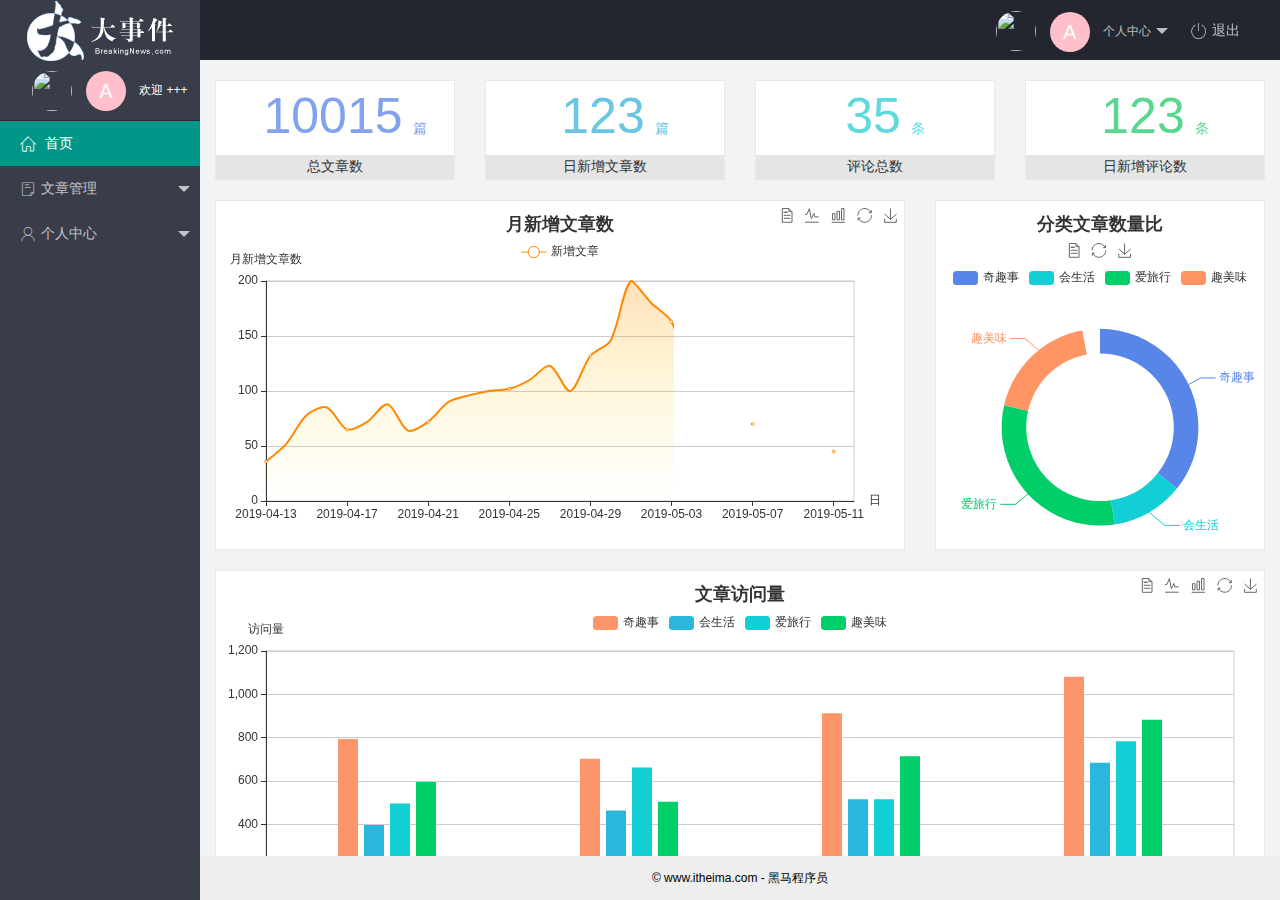
==== commit a84290dc: "完成个人中心功能开发" ====
--- a/index.html
+++ b/index.html
@@ -29,9 +29,9 @@
                         个人中心
                     </a>
                     <dl class="layui-nav-child">
-                        <dd><a href="">基本资料</a></dd>
-                        <dd><a href="">更换头像</a></dd>
-                        <dd><a href="">重置密码</a></dd>
+                        <dd><a href="/user/user_info.html" target="fm">基本资料</a></dd>
+                        <dd><a href="/user/user_avator.html" target="fm">更换头像</a></dd>
+                        <dd><a href="/user/user_pwd.html" target="fm">重置密码</a></dd>
                     </dl>
                 </li>
                 <li class="layui-nav-item">
@@ -70,9 +70,12 @@
                     <li class="layui-nav-item">
                         <a href="javascript:;"><span class="iconfont icon-user"></span>个人中心</a>
                         <dl class="layui-nav-child">
-                            <dd><a href="javascript:;"><i class="layui-icon layui-icon-app"></i>基本资料</a></dd>
-                            <dd><a href="javascript:;"><i class="layui-icon layui-icon-app"></i>更换头像</a></dd>
-                            <dd><a href="javascript:;"><i class="layui-icon layui-icon-app"></i>重置密码</a></dd>
+                            <dd><a href="/user/user_info.html" target="fm"><i
+                                        class="layui-icon layui-icon-app"></i>基本资料</a></dd>
+                            <dd><a href="/user/user_avator.html" target="fm"><i
+                                        class="layui-icon layui-icon-app"></i>更换头像</a></dd>
+                            <dd><a href="/user/user_pwd.html" target="fm"><i
+                                        class="layui-icon layui-icon-app"></i>重置密码</a></dd>
                         </dl>
                     </li>
 
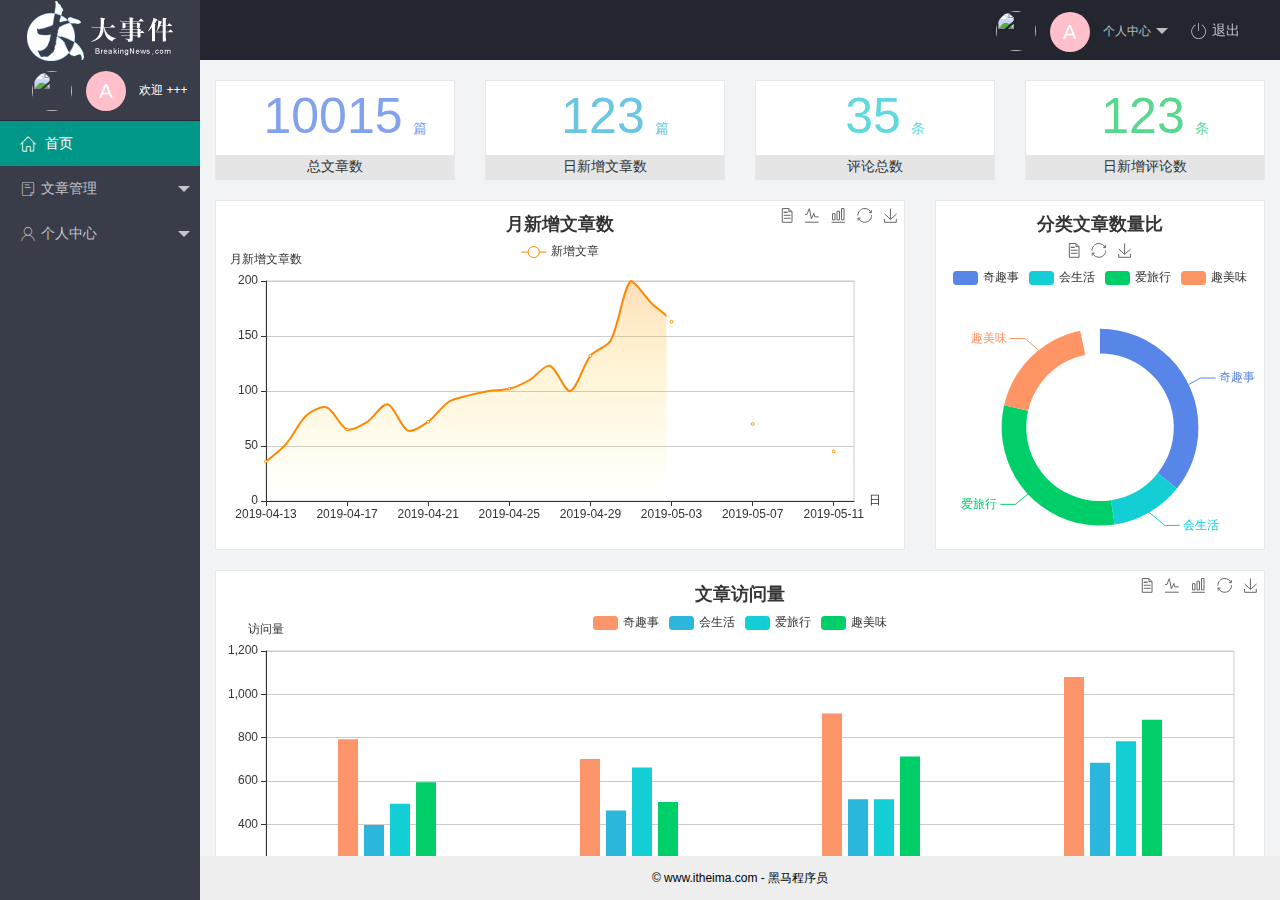
==== commit ca78f531: "完成文章管理相关开发" ====
--- a/index.html
+++ b/index.html
@@ -61,9 +61,12 @@
                     <li class="layui-nav-item">
                         <a class="" href="javascript:;"><span class="iconfont icon-16"></span>文章管理</a>
                         <dl class="layui-nav-child">
-                            <dd><a href="javascript:;"><i class="layui-icon layui-icon-app"></i>文章类别</a></dd>
-                            <dd><a href="javascript:;"><i class="layui-icon layui-icon-app"></i>文章列表</a></dd>
-                            <dd><a href="javascript:;"><i class="layui-icon layui-icon-app"></i>发布文章</a></dd>
+                            <dd><a href="/article/art_cate.html" target="fm"><i
+                                        class="layui-icon layui-icon-app"></i>文章类别</a></dd>
+                            <dd><a href="/article/art_list.html" target="fm"><i
+                                        class="layui-icon layui-icon-app"></i>文章列表</a></dd>
+                            <dd><a href="/article/art_pub.html" target="fm"><i
+                                        class="layui-icon layui-icon-app"></i>发布文章</a></dd>
 
                         </dl>
                     </li>
